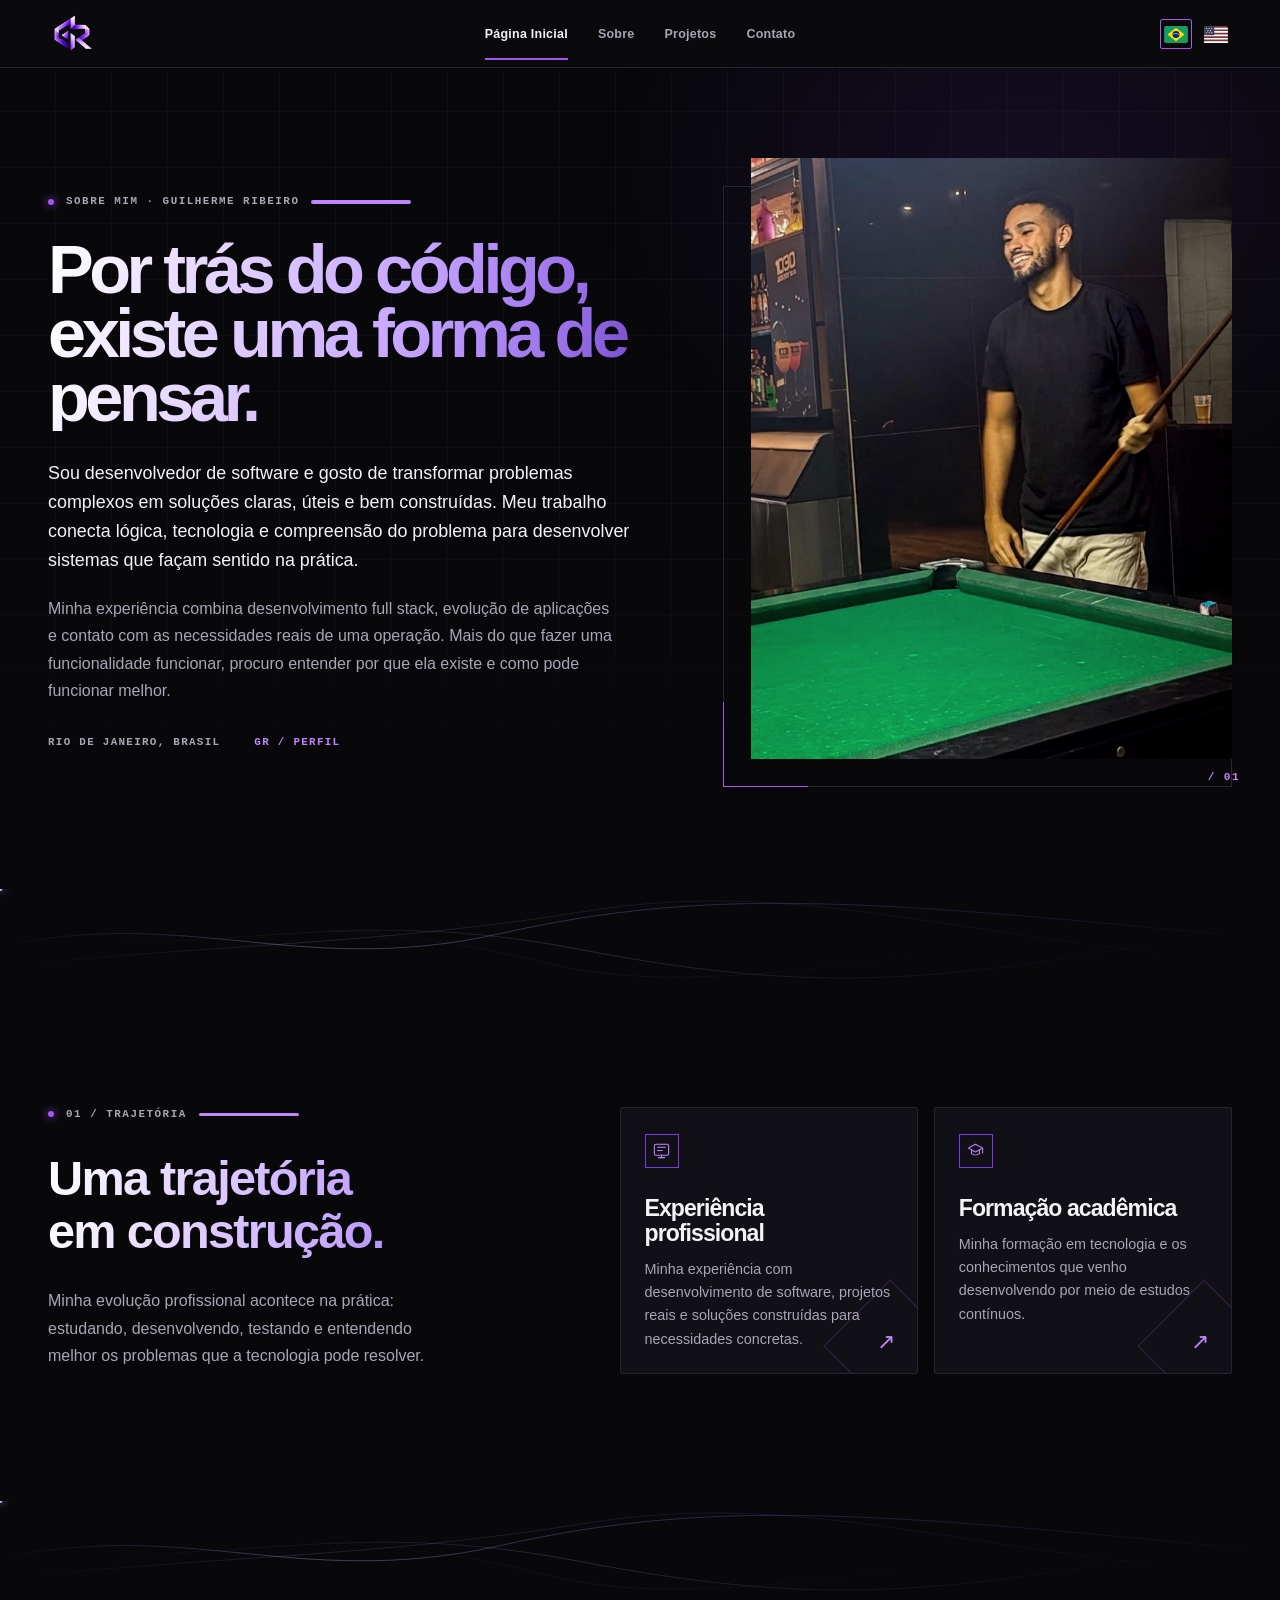
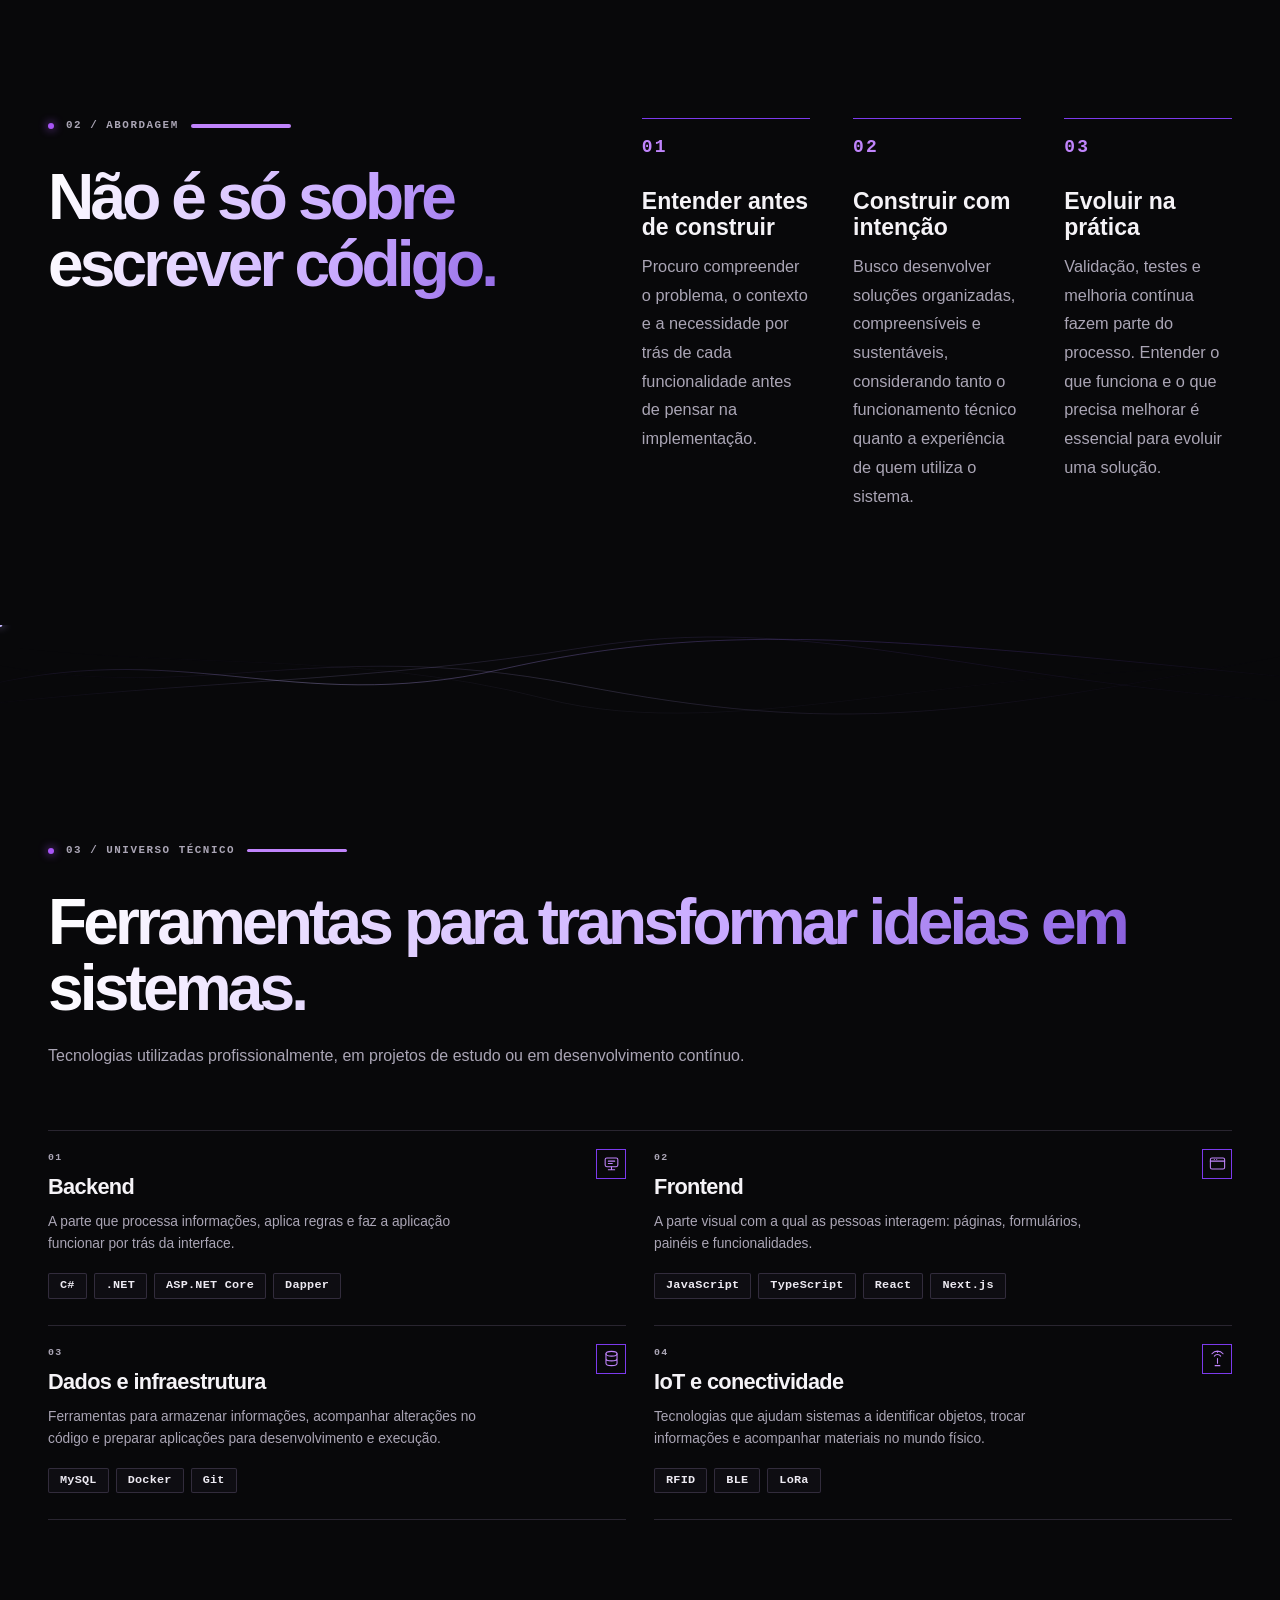
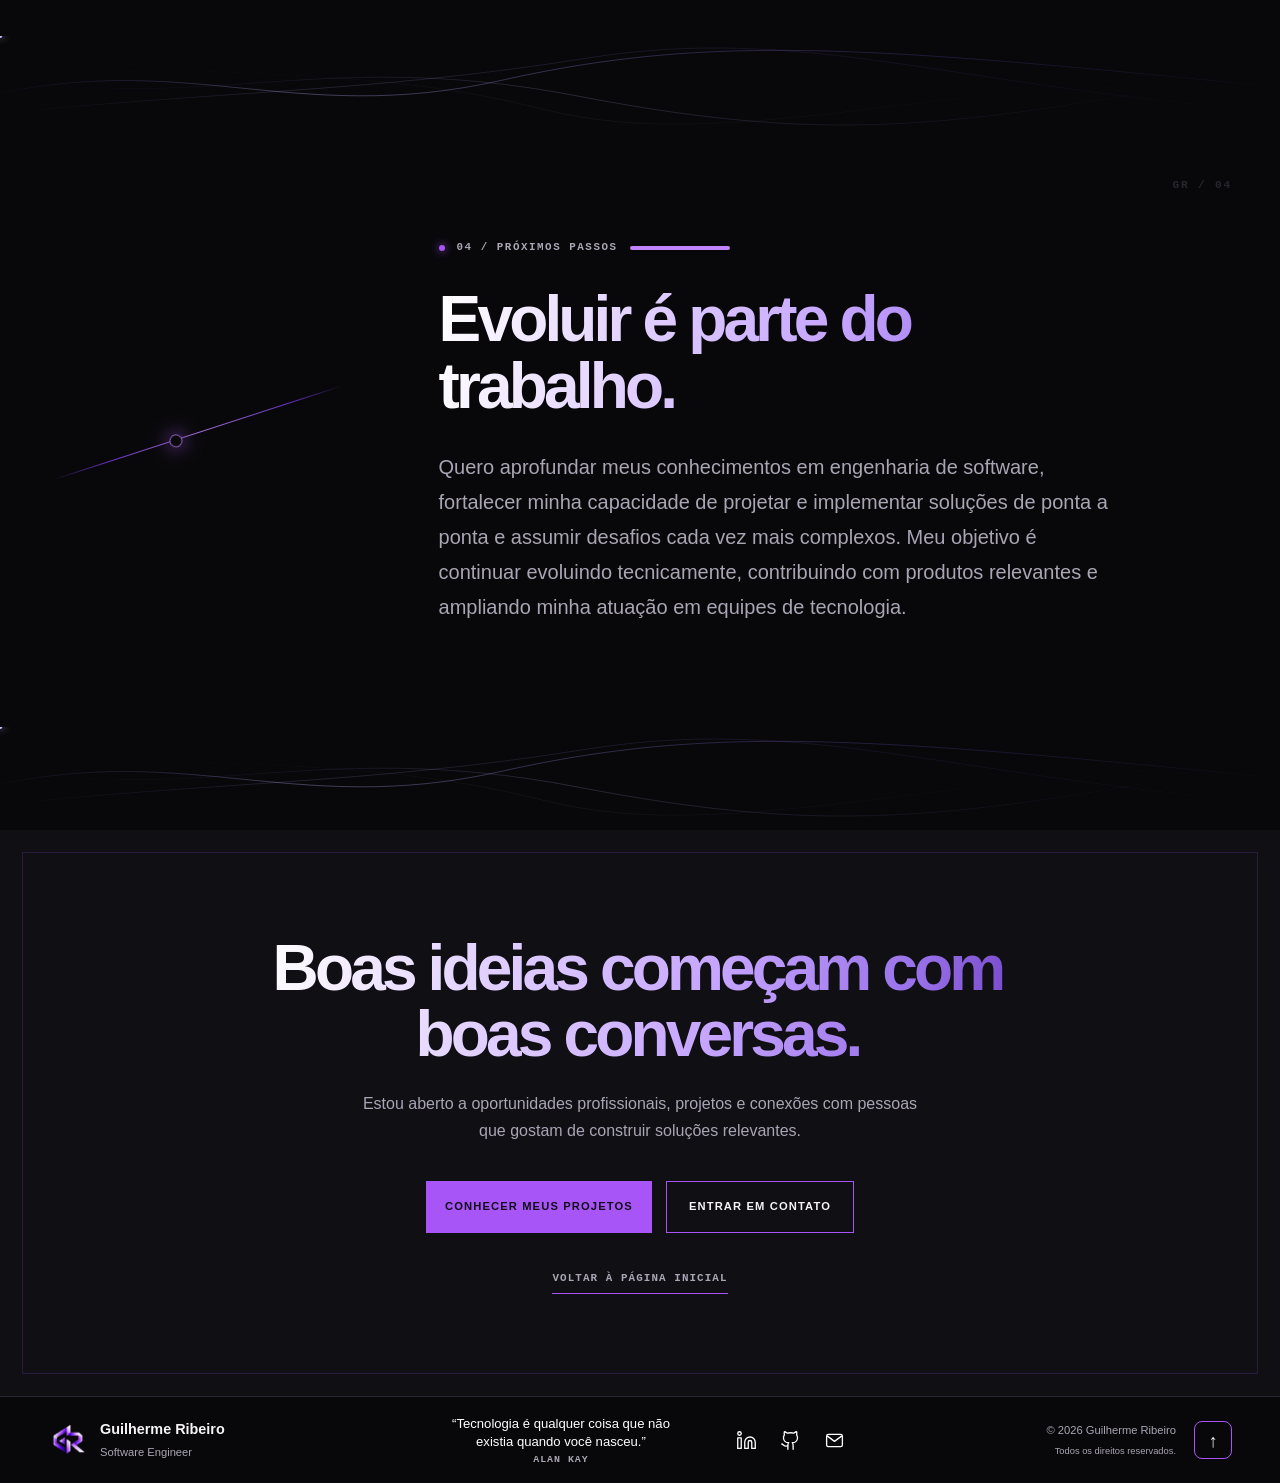
==== sobre.html @ 0c05c095 "Initial portfolio source" ====
<!doctype html>
<html lang="pt-BR">
<head>
  <meta charset="utf-8">
  <meta name="viewport" content="width=device-width, initial-scale=1">
  <meta name="description" content="Sobre Guilherme Ribeiro, desenvolvedor de software.">
  <title data-i18n="aboutPage.pageTitle">Sobre mim | Guilherme Ribeiro</title>
  <link rel="icon" type="image/png" href="assets/images/logo.png">
  <link rel="stylesheet" href="css/style.css">
</head>
<body class="about-page">
  <div class="site-shell">
    <div id="top"></div>
    <header class="site-header">
      <a class="brand-logo" href="index.html#inicio" aria-label="GR, início" data-brand-label="brandLabel">
        <img src="assets/images/logo.png" alt="Logo geométrica GR">
      </a>
      <button class="menu-toggle" type="button" aria-expanded="false" aria-controls="main-nav">
        <span class="sr-only" data-i18n="menuLabel">Abrir menu</span><span></span><span></span>
      </button>
      <nav class="main-nav" id="main-nav" aria-label="Navegação principal" data-nav-label="navigationLabel">
        <a class="is-active" href="index.html#inicio" aria-current="location" data-i18n="nav.home">Página Inicial</a>
        <a href="index.html#sobre" data-i18n="nav.about">Sobre</a>
        <a href="index.html#projetos" data-i18n="nav.projects">Projetos</a>
        <a href="index.html#contato" data-i18n="nav.contact">Contato</a>
      </nav>
      <div class="language-switcher" aria-label="Seleção de idioma" data-language-switcher-label="languageSelectorLabel">
        <button class="language-button is-active" type="button" data-language="pt" data-language-label="language.pt" data-language-title="language.ptTitle" aria-label="Português" title="Português" aria-pressed="true">
          <svg class="flag-icon" viewBox="0 0 28 20" aria-hidden="true"><rect width="28" height="20" rx="2" fill="#169B62"/><path d="m14 2 10 8-10 8L4 10 14 2Z" fill="#FFDF00"/><circle cx="14" cy="10" r="4.1" fill="#002776"/><path d="M10.5 9.4c2.2-.8 4.9-.5 7.1.6" fill="none" stroke="#FFF" stroke-width=".7"/></svg><span class="sr-only">PT</span>
        </button>
        <button class="language-button" type="button" data-language="en" data-language-label="language.en" data-language-title="language.enTitle" aria-label="English" title="English" aria-pressed="false">
          <svg class="flag-icon" viewBox="0 0 28 20" aria-hidden="true"><rect width="28" height="20" rx="2" fill="#B22234"/><path d="M0 3h28M0 7h28M0 11h28M0 15h28M0 19h28" stroke="#FFF" stroke-width="2"/><rect width="12" height="11" rx="1" fill="#3C3B6E"/><circle cx="3" cy="3" r=".65" fill="#FFF"/><circle cx="6" cy="3" r=".65" fill="#FFF"/><circle cx="9" cy="3" r=".65" fill="#FFF"/><circle cx="4.5" cy="5.5" r=".65" fill="#FFF"/><circle cx="7.5" cy="5.5" r=".65" fill="#FFF"/><circle cx="3" cy="8" r=".65" fill="#FFF"/><circle cx="6" cy="8" r=".65" fill="#FFF"/><circle cx="9" cy="8" r=".65" fill="#FFF"/></svg><span class="sr-only">EN</span>
        </button>
      </div>
    </header>

    <main>
      <section class="about-hero section-grid">
        <div class="about-hero-copy about-reveal">
          <p class="about-eyebrow"><span class="eyebrow-dot"></span><span data-i18n="aboutPage.eyebrow">SOBRE MIM · <span class="about-name">GUILHERME RIBEIRO</span></span></p>
          <h1 class="title-gradient" data-i18n="aboutPage.title">Por trás do código, existe uma forma de <em>pensar.</em></h1>
          <p class="about-lead" data-i18n="aboutPage.intro">Sou desenvolvedor de software e gosto de transformar problemas complexos em soluções claras, úteis e bem construídas. Meu trabalho conecta lógica, tecnologia e compreensão do problema para desenvolver sistemas que façam sentido na prática.</p>
          <p class="about-copy" data-i18n="aboutPage.introTwo">Minha experiência combina desenvolvimento full stack, evolução de aplicações e contato com as necessidades reais de uma operação. Mais do que fazer uma funcionalidade funcionar, procuro entender por que ela existe e como pode funcionar melhor.</p>
          <div class="about-meta"><span data-i18n="aboutPage.location">RIO DE JANEIRO, BRASIL</span><strong data-i18n="aboutPage.profileMark">GR / PERFIL</strong></div>
        </div>
        <figure class="about-hero-media about-reveal">
          <img src="assets/images/sobre_001.jpg" alt="Retrato profissional de Guilherme Ribeiro" data-i18n-alt="aboutPage.photoAlt">
          <figcaption aria-hidden="true">/ 01</figcaption>
        </figure>
      </section>

      <section class="about-section about-journey section-grid">
        <div class="about-section-heading about-reveal">
          <p class="about-section-label"><span class="eyebrow-dot"></span><span data-i18n="aboutPage.journeyEyebrow">01 / TRAJETÓRIA</span></p>
          <h2 class="title-gradient" data-i18n="aboutPage.journeyTitle">Uma trajetória em construção.</h2>
          <p data-i18n="aboutPage.journeyIntro">Minha evolução profissional acontece na prática: estudando, desenvolvendo, testando e entendendo melhor os problemas que a tecnologia pode resolver.</p>
        </div>
        <div class="about-journey-interaction about-reveal">
          <div class="about-journey-cards">
            <button class="about-journey-card" type="button" data-journey-card="professional" aria-expanded="false" aria-controls="journey-professional-panel">
              <span class="about-card-icon" aria-hidden="true"><svg viewBox="0 0 24 24"><rect x="3" y="4" width="18" height="14" rx="2"/><path d="M8 21h8M12 18v3M7 8h10M7 12h6"/></svg></span>
              <span class="about-journey-card-copy"><strong data-i18n="aboutPage.professionalCardTitle">Experiência profissional</strong><span data-i18n="aboutPage.professionalCardText">Minha experiência com desenvolvimento de software, projetos reais e soluções construídas para necessidades concretas.</span></span>
              <span class="about-card-action" aria-hidden="true">↗</span>
            </button>
            <button class="about-journey-card" type="button" data-journey-card="education" aria-expanded="false" aria-controls="journey-education-panel">
              <span class="about-card-icon" aria-hidden="true"><svg viewBox="0 0 24 24"><path d="m3 9 9-5 9 5-9 5-9-5Z"/><path d="M7 11.2V16c2.8 2.3 7.2 2.3 10 0v-4.8M21 9v6"/></svg></span>
              <span class="about-journey-card-copy"><strong data-i18n="aboutPage.educationCardTitle">Formação acadêmica</strong><span data-i18n="aboutPage.educationCardText">Minha formação em tecnologia e os conhecimentos que venho desenvolvendo por meio de estudos contínuos.</span></span>
              <span class="about-card-action" aria-hidden="true">↗</span>
            </button>
          </div>
          <div class="about-journey-panel" id="journey-professional-panel" data-journey-panel="professional" role="region" aria-labelledby="journey-professional-label" hidden>
            <button class="about-panel-close" type="button" data-journey-close aria-label="Fechar detalhes" data-i18n-aria="aboutPage.closeDetails">×</button>
            <p class="about-panel-label" id="journey-professional-label" data-i18n="aboutPage.professionalPanelLabel">EXPERIÊNCIA PROFISSIONAL</p>
            <div class="about-panel-content">
              <article>
                <h3>Dagat Smart</h3>
                <p class="about-panel-role" data-i18n="aboutPage.dagatRole">Desenvolvedor de software — atuação full stack.</p>
                <p data-i18n="aboutPage.dagatText">Atuo no desenvolvimento e na evolução de aplicações, trabalhando em funcionalidades de backend e frontend. Minha rotina envolve implementar melhorias, contribuir para a evolução das soluções e participar de testes para validar o funcionamento dos sistemas em situações reais.</p>
              </article>
              <article>
                <h3 data-i18n="aboutPage.findallTitle">Projeto FindAll</h3>
                <p class="about-panel-role" data-i18n="aboutPage.findallRole">Projeto integrado · Dagat Smart</p>
                <p data-i18n="aboutPage.findallText">No FindAll, participo do desenvolvimento e da evolução de uma plataforma de gestão e monitoramento de inventário. O trabalho envolve funcionalidades de software e integração com tecnologias de IoT, além de testes em campo para observar o comportamento do sistema em condições reais de uso.</p>
              </article>
            </div>
          </div>
          <div class="about-journey-panel" id="journey-education-panel" data-journey-panel="education" role="region" aria-labelledby="journey-education-label" hidden>
            <button class="about-panel-close" type="button" data-journey-close aria-label="Fechar detalhes" data-i18n-aria="aboutPage.closeDetails">×</button>
            <p class="about-panel-label" id="journey-education-label" data-i18n="aboutPage.educationPanelLabel">FORMAÇÃO ACADÊMICA</p>
            <div class="about-panel-content">
              <article>
                <h3 data-i18n="aboutPage.formationTitle">Formação</h3>
                <p class="about-panel-role" data-i18n="aboutPage.educationDegree">Análise e Desenvolvimento de Sistemas · IBMR</p>
                <p data-i18n="aboutPage.formationDetailText">Formação voltada ao desenvolvimento de software, lógica de programação, bancos de dados e fundamentos necessários para projetar e construir sistemas.</p>
              </article>
              <article>
                <h3 data-i18n="aboutPage.complementaryTitle">Cursos e estudos complementares</h3>
                <p class="about-panel-role" data-i18n="aboutPage.cc50Course">CC50 — Introdução à Ciência da Computação · Harvard</p>
                <p data-i18n="aboutPage.cc50Description">Curso de introdução à ciência da computação de Harvard, abrangendo fundamentos de programação, lógica e algoritmos para resolução de problemas.</p>
              </article>
            </div>
          </div>
        </div>
      </section>

      <section class="about-section about-approach section-grid">
        <div class="about-section-heading about-reveal">
          <p class="about-section-label"><span class="eyebrow-dot"></span><span data-i18n="aboutPage.approachEyebrow">02 / ABORDAGEM</span></p>
          <h2 class="title-gradient" data-i18n="aboutPage.approachTitle">Não é só sobre escrever código.</h2>
        </div>
        <div class="about-principles">
          <article class="about-principle about-reveal"><span>01</span><h3 data-i18n="aboutPage.understandTitle">Entender antes de construir</h3><p data-i18n="aboutPage.understandText">Procuro compreender o problema, o contexto e a necessidade por trás de cada funcionalidade antes de pensar na implementação.</p></article>
          <article class="about-principle about-reveal"><span>02</span><h3 data-i18n="aboutPage.intentionTitle">Construir com intenção</h3><p data-i18n="aboutPage.intentionText">Busco desenvolver soluções organizadas, compreensíveis e sustentáveis, considerando tanto o funcionamento técnico quanto a experiência de quem utiliza o sistema.</p></article>
          <article class="about-principle about-reveal"><span>03</span><h3 data-i18n="aboutPage.evolveTitle">Evoluir na prática</h3><p data-i18n="aboutPage.evolveText">Validação, testes e melhoria contínua fazem parte do processo. Entender o que funciona e o que precisa melhorar é essencial para evoluir uma solução.</p></article>
        </div>
      </section>

      <section class="about-section about-tools section-grid">
        <div class="about-section-heading about-reveal">
          <p class="about-section-label"><span class="eyebrow-dot"></span><span data-i18n="aboutPage.technicalEyebrow">03 / UNIVERSO TÉCNICO</span></p>
          <h2 class="title-gradient" data-i18n="aboutPage.technicalTitle">Ferramentas para transformar ideias em sistemas.</h2>
          <p class="about-tools-intro" data-i18n="aboutPage.technicalNote">Tecnologias utilizadas profissionalmente, em projetos de estudo ou em desenvolvimento contínuo.</p>
        </div>
        <div class="about-tools-content about-reveal">
          <div class="about-tool-groups">
            <article class="about-tool-group">
              <span class="about-tool-index">01</span>
              <span class="about-tool-icon" aria-hidden="true"><svg viewBox="0 0 24 24"><rect x="4" y="5" width="16" height="11" rx="2"/><path d="M8 20h8M12 16v4M8 9h8M8 12h5"/></svg></span>
              <h3 data-i18n="aboutPage.backend">Backend</h3>
              <p data-i18n="aboutPage.backendDescription">A parte que processa informações, aplica regras e faz a aplicação funcionar por trás da interface.</p>
              <div class="about-tech-list"><span>C#</span><span>.NET</span><span>ASP.NET Core</span><span>Dapper</span></div>
            </article>
            <article class="about-tool-group">
              <span class="about-tool-index">02</span>
              <span class="about-tool-icon" aria-hidden="true"><svg viewBox="0 0 24 24"><rect x="3" y="5" width="18" height="14" rx="2"/><path d="M3 9h18M8 7h.01M11 7h.01"/></svg></span>
              <h3 data-i18n="aboutPage.frontend">Frontend</h3>
              <p data-i18n="aboutPage.frontendDescription">A parte visual com a qual as pessoas interagem: páginas, formulários, painéis e funcionalidades.</p>
              <div class="about-tech-list"><span>JavaScript</span><span>TypeScript</span><span>React</span><span>Next.js</span></div>
            </article>
            <article class="about-tool-group">
              <span class="about-tool-index">03</span>
              <span class="about-tool-icon" aria-hidden="true"><svg viewBox="0 0 24 24"><ellipse cx="12" cy="6" rx="7" ry="3"/><path d="M5 6v6c0 1.7 3.1 3 7 3s7-1.3 7-3V6M5 12v6c0 1.7 3.1 3 7 3s7-1.3 7-3v-6"/></svg></span>
              <h3 data-i18n="aboutPage.dataInfrastructure">Dados e infraestrutura</h3>
              <p data-i18n="aboutPage.dataInfrastructureDescription">Ferramentas para armazenar informações, acompanhar alterações no código e preparar aplicações para desenvolvimento e execução.</p>
              <div class="about-tech-list"><span>MySQL</span><span>Docker</span><span>Git</span></div>
            </article>
            <article class="about-tool-group">
              <span class="about-tool-index">04</span>
              <span class="about-tool-icon" aria-hidden="true"><svg viewBox="0 0 24 24"><path d="M12 18v-6M9 21h6M8 9a5 5 0 0 1 8 0M5 6a9 9 0 0 1 14 0M12 3v1"/></svg></span>
              <h3 data-i18n="aboutPage.iot">IoT e conectividade</h3>
              <p data-i18n="aboutPage.iotDescription">Tecnologias que ajudam sistemas a identificar objetos, trocar informações e acompanhar materiais no mundo físico.</p>
              <div class="about-tech-list"><span>RFID</span><span>BLE</span><span>LoRa</span></div>
            </article>
          </div>
        </div>
      </section>

      <section class="about-future section-grid">
        <div class="about-future-line" aria-hidden="true"></div>
        <div class="about-future-content about-reveal">
          <p class="about-section-label"><span class="eyebrow-dot"></span><span data-i18n="aboutPage.futureEyebrow">04 / PRÓXIMOS PASSOS</span></p>
          <h2 class="title-gradient" data-i18n="aboutPage.futureTitle">Evoluir é parte do trabalho.</h2>
          <p data-i18n="aboutPage.futureText">Quero aprofundar meus conhecimentos em engenharia de software, fortalecer minha capacidade de projetar e implementar soluções de ponta a ponta e assumir desafios cada vez mais complexos. Meu objetivo é continuar evoluindo tecnicamente, contribuindo com produtos relevantes e ampliando minha atuação em equipes de tecnologia.</p>
        </div>
      </section>

      <section class="about-closing section-grid about-reveal">
        <h2 class="title-gradient" data-i18n="aboutPage.closingTitle">Boas ideias começam com boas conversas.</h2>
        <p data-i18n="aboutPage.closingText">Estou aberto a oportunidades profissionais, projetos e conexões com pessoas que gostam de construir soluções relevantes.</p>
        <div class="about-closing-actions">
          <a class="button button-primary" href="index.html#projetos" data-i18n="aboutPage.projectsButton">Conhecer meus projetos</a>
          <a class="button button-secondary" href="index.html#contato" data-i18n="aboutPage.contactButton">Entrar em contato</a>
        </div>
        <a class="about-home-link" href="index.html#inicio" data-i18n="aboutPage.homeButton">Voltar à página inicial</a>
      </section>
    </main>

    <footer class="site-footer">
      <div class="footer-identity"><a class="footer-logo" href="index.html#inicio" aria-label="GR, início"><img src="assets/images/logo.png" alt="Logo geométrica GR"></a><div><strong>Guilherme Ribeiro</strong><span data-i18n="footer.role">Software Engineer</span></div></div>
      <div class="footer-center">
        <div class="footer-quote-wrap"><p class="footer-quote" data-i18n="footer.quote">“Tecnologia é qualquer coisa que não<br>existia quando você nasceu.”</p><span class="footer-quote-author">Alan Kay</span></div>
        <div class="footer-socials" aria-label="Redes e contato">
          <a class="social-link"
             href="https://www.linkedin.com/in/guiribcosta"
             target="_blank"
             rel="noopener noreferrer"
             aria-label="LinkedIn"
             data-tooltip="LinkedIn">
            <svg viewBox="0 0 24 24" aria-hidden="true">
              <path d="M16 8a6 6 0 0 1 6 6v7h-4v-7a2 2 0 0 0-2-2 2 2 0 0 0-2 2v7h-4v-7a6 6 0 0 1 6-6z"/>
              <rect x="2" y="9" width="4" height="12"/>
              <circle cx="4" cy="4" r="2"/>
            </svg>
          </a>
          <a class="social-link"
             href="https://github.com/gui-ribcosta"
             target="_blank"
             rel="noopener noreferrer"
             aria-label="GitHub"
             data-tooltip="GitHub">
            <svg viewBox="0 0 24 24" aria-hidden="true">
              <path d="M15 22v-4a4.8 4.8 0 0 0-1-3.5c3 0 6-2 6-5.5.08-1.25-.27-2.48-1-3.5.28-1.15.28-2.35 0-3.5 0 0-1 0-3 1.5-2.64-.5-5.36-.5-8 0C6 2 5 2 5 2c-.3 1.15-.3 2.35 0 3.5A5.403 5.403 0 0 0 4 9c0 3.5 3 5.5 6 5.5-.39.49-.68 1.05-.85 1.65-.17.6-.22 1.23-.15 1.85v4"/>
              <path d="M9 18c-4.51 2-5-2-7-2"/>
            </svg>
          </a>
          <a class="social-link"
             href="mailto:grcm171914@gmail.com"
             aria-label="E-mail"
             data-tooltip="E-mail">
            <svg viewBox="0 0 24 24" aria-hidden="true"><rect x="3" y="5" width="18" height="14" rx="2"/><path d="m4 7 8 6 8-6"/></svg>
          </a>
        </div>
      </div>
      <div class="footer-legal"><div><span>© 2026 Guilherme Ribeiro</span><small data-i18n="footer.reserved">Todos os direitos reservados.</small></div><a class="back-to-top" href="#top" aria-label="Voltar ao topo" data-i18n-aria="footer.back"><span aria-hidden="true">↑</span></a></div>
    </footer>
  </div>
  <script src="js/script.js"></script>
</body>
</html>
---- css/style.css ----
:root {
  --bg: #08080A;
  --bg-secondary: #101014;
  --surface: #14131A;
  --text: #F5F3F7;
  --text-muted: #AAA5B5;
  --purple: #A855F7;
  --purple-light: #C084FC;
  --purple-dark: #7C3AED;
  --border: #292530;
  --grid-size: 56px;
  --grid-line: rgba(92, 80, 108, .16);
  --font-display: "Manrope", "Segoe UI", Arial, sans-serif;
  --font-body: "Inter", "Segoe UI", Arial, sans-serif;
  --font-mono: "JetBrains Mono", "Courier New", monospace;
  --text-xl: clamp(2.8rem, 6vw, 6.1rem);
  --text-lg: clamp(2rem, 3.5vw, 3rem);
  --text-md: clamp(1.35rem, 2.5vw, 2rem);
  --text-body: 1rem;
  --text-meta: .68rem;
  --max-width: 1280px;
  --header-height: 68px;
  --transition-height: clamp(84px, 8vw, 104px);
  --transition-line-opacity: .46;
}

* { box-sizing: border-box; }
html { scroll-behavior: smooth; scroll-padding-top: calc(var(--header-height) + 16px); }
#inicio,
#sobre,
#projetos,
#contato,
main > section,
.case-cover,
.case-section,
.about-hero,
.about-section,
.about-future,
.about-closing {
  scroll-margin-top: calc(var(--header-height) + 24px);
}
#top {
  scroll-margin-top: 0;
}
body { margin: 0; background: var(--bg); color: var(--text); font-family: var(--font-body); font-size: var(--text-body); line-height: 1.6; }
body::before { content: ""; position: fixed; inset: 0; pointer-events: none; z-index: 0; background-image: repeating-linear-gradient(to right, transparent 0, transparent calc(var(--grid-size) - 1px), var(--grid-line) var(--grid-size)), repeating-linear-gradient(to bottom, transparent 0, transparent calc(var(--grid-size) - 1px), var(--grid-line) var(--grid-size)); mask-image: linear-gradient(to bottom, black 0%, black 58%, transparent 92%); }
body::after { content: ""; position: fixed; top: -20vh; right: -15vw; width: 70vw; height: 80vh; pointer-events: none; z-index: 0; background: radial-gradient(ellipse, rgba(124, 58, 237, .11), transparent 68%); }
a { color: inherit; text-decoration: none; }
button { color: inherit; font: inherit; }
.site-shell { min-width: 0; position: relative; z-index: 1; overflow-x: clip; }
.site-header, main > section, .site-footer { max-width: var(--max-width); margin: 0 auto; padding-left: 48px; padding-right: 48px; }
.site-header { height: var(--header-height); display: grid; grid-template-columns: 1fr auto 1fr; align-items: center; position: sticky; top: 0; isolation: isolate; background: #0A090B; z-index: 10; }
.site-header::before { content: ""; position: absolute; top: 0; bottom: 0; left: 50%; width: 100vw; background: #0A090B; transform: translateX(-50%); pointer-events: none; z-index: -1; }
.site-header::after { content: ""; position: absolute; left: 50%; bottom: 0; width: 100vw; height: 1px; background: var(--border); transform: translateX(-50%); pointer-events: none; }
.brand-logo { width: 48px; height: 48px; display: flex; align-items: center; justify-content: flex-start; }
.brand-logo img { width: 100%; height: 100%; display: block; object-fit: contain; }
.monogram { font: 700 1.15rem/1 Arial, sans-serif; letter-spacing: -.08em; }
.monogram span, .section-marker span, .button span { color: var(--purple-light); }
.main-nav { grid-column: 2; display: flex; gap: 30px; justify-content: center; white-space: nowrap; }
.main-nav a, .language-button, .language-switcher { color: var(--text-muted); font: 700 .67rem/1 Arial, sans-serif; letter-spacing: .1em; text-transform: uppercase; }
.main-nav a { position: relative; padding: 8px 0; color: var(--text-muted); font: 600 .78rem/1 Arial, sans-serif; letter-spacing: .02em; }
.main-nav a::after { content: ""; position: absolute; left: 50%; bottom: -12px; width: 0; height: 2px; background: var(--purple); transform: translateX(-50%); transition: width .2s ease; }
.main-nav a { text-transform: none; }
.main-nav a.is-active { color: var(--text); }
.main-nav a.is-active::after { left: 0; width: 100%; transform: none; }
.main-nav a:hover, .main-nav a:focus-visible { color: var(--text); }
.language-switcher { grid-column: 3; justify-self: end; display: flex; gap: 8px; align-items: center; }
.language-button { width: 32px; height: 30px; display: grid; place-items: center; background: none; border: 1px solid transparent; border-radius: 2px; cursor: pointer; padding: 0; line-height: 1; filter: grayscale(.45); transition: border-color .2s ease, filter .2s ease, transform .2s ease; }
.flag-icon { width: 24px; height: 17px; display: block; }
.language-button:hover, .language-button:focus-visible { filter: grayscale(0); transform: translateY(-1px); }
.language-button.is-active { border-color: var(--purple); filter: grayscale(0); }
.menu-toggle { display: none; background: none; border: 0; }
.section-grid { position: relative; }
.section-transition {
  position: relative;
  z-index: 0;
  width: 100%;
  height: var(--transition-height);
  overflow: hidden;
  pointer-events: none;
  opacity: 0;
  isolation: isolate;
  transition: opacity 1.2s ease;
}
.section-transition.is-visible { opacity: 1; }
.transition-art {
  position: absolute;
  inset: 0;
  width: 100%;
  height: 100%;
  display: block;
  overflow: visible;
}
.energy-lines { opacity: .82; }
.energy-line { stroke-width: .8; }
.energy-line-one { animation: energy-drift 18s ease-in-out infinite; }
.energy-line-two { stroke-width: .7; animation: energy-drift-reverse 23s ease-in-out infinite; }
.energy-line-three { stroke-width: .6; opacity: .62; animation: energy-drift 27s ease-in-out infinite reverse; }
.energy-line-four { stroke-width: .5; opacity: .48; animation: energy-drift-reverse 31s ease-in-out infinite reverse; }
.energy-glow { display: none; }
.energy-pulse { fill: #C4B5FD; filter: drop-shadow(0 0 5px rgba(196,181,253,.8)); }
.energy-pulse-one { animation: energy-pulse-one 13s linear infinite; }
.energy-pulse-two { animation: energy-pulse-two 17s linear 3s infinite; }
.hero { width: 100%; max-width: var(--max-width); margin: 0 auto; min-width: 0; display: grid; grid-template-columns: minmax(0, 1fr) minmax(0, 1fr); align-items: stretch; gap: 0; padding-left: 0; padding-right: 0; position: relative; isolation: isolate; background: radial-gradient(circle at 74% 48%, rgba(168, 85, 247, .13), transparent 36%); }
.hero::before { content: ""; position: absolute; inset: 0; pointer-events: none; background: radial-gradient(circle at 50% 50%, rgba(192, 132, 252, .06), transparent 42%); z-index: -1; }
.hero-copy { min-width: 0; max-width: none; padding: 48px clamp(28px, 5vw, 72px) 64px clamp(32px, 6vw, 96px); display: flex; flex-direction: column; justify-content: center; position: relative; z-index: 1; }
.hero-identification { width: fit-content; max-width: 100%; margin: 0 0 36px; padding: 10px 15px; border: 1px solid var(--purple); border-radius: 10px; color: var(--purple-light); font: 700 var(--text-meta)/1.2 var(--font-mono); letter-spacing: .12em; text-transform: uppercase; }
.eyebrow, .technical-label, .section-marker, .visual-index, .project-top, .timeline-meta { font: 700 var(--text-meta)/1.4 var(--font-mono); letter-spacing: .14em; text-transform: uppercase; color: var(--text-muted); }

.eyebrow-dot {
  width: 6px;
  height: 6px;
  display: inline-block;
  border-radius: 50%;
  background: var(--purple);
  box-shadow: 0 0 10px var(--purple);
  flex-shrink: 0;
  vertical-align: middle;
}

.eyebrow,
.about-eyebrow,
.about-section-label,
.case-cover-identification,
.case-section-label {
  display: flex;
  align-items: center;
  flex-wrap: nowrap;
  gap: 12px;
  width: fit-content;
  max-width: 100%;
}

.eyebrow::after,
.about-eyebrow::after,
.about-section-label::after,
.case-cover-identification::after,
.case-section-label::after {
  content: "";
  display: inline-block;
  width: clamp(50px, 9vw, 100px);
  height: 3.5px;
  background: var(--purple-light);
  border-radius: 2px;
  flex-shrink: 1;
}

.projects-heading .eyebrow {
  margin-bottom: 18px;
}
h1, h2, h3, p { margin-top: 0; }
h1, h2, h3 { font-family: var(--font-display); }
h1, h2 { font-weight: 700; letter-spacing: -.06em; }
.title-gradient { color: var(--text); background: linear-gradient(100deg, #FFFFFF 0%, #E1D0FF 30%, #C5A4FF 60%, #9870E8 85%, #7042C5 100%); -webkit-background-clip: text; background-clip: text; -webkit-text-fill-color: transparent; }
.title-gradient em { color: inherit; font-style: normal; }
@supports not (background-clip: text) {
  .title-gradient { color: var(--text); background: none; -webkit-text-fill-color: currentColor; }
}
h1 { max-width: 1000px; margin: 0 0 34px; font-size: clamp(2.85rem, 4.5vw, 4.1rem); font-weight: 700; line-height: .98; letter-spacing: -.065em; }
.hero-lead { max-width: 680px; margin-bottom: 27px; color: var(--text-muted); font-size: clamp(1.1rem, 1.55vw, 1.25rem); line-height: 1.55; }
.hero-technologies { margin-bottom: 40px; color: var(--text); font: 700 clamp(.76rem, 1.1vw, .9rem)/1.6 var(--font-mono); letter-spacing: .04em; }
.hero-actions { display: flex; gap: 14px; align-items: center; }
.button { display: inline-flex; align-items: center; gap: 22px; min-height: 48px; font-size: .7rem; font-weight: 700; letter-spacing: .1em; text-transform: uppercase; transition: transform .25s ease, background .25s ease, color .25s ease; }
.button:hover, .button:focus-visible { transform: translateY(-3px); }
.button-primary { padding: 0 19px; background: var(--purple); color: #110c18; }
.button-primary:hover, .button-primary:focus-visible { background: var(--purple-light); }
.hero .button-primary { padding: 0 22px; color: var(--text); border: 1px solid var(--purple); border-radius: 9px; }
.button-secondary { padding: 0 22px; background: transparent; color: var(--text); border: 1px solid var(--purple); }
.hero .button-secondary { border-radius: 9px; }
.button-secondary:hover, .button-secondary:focus-visible { background: rgba(168, 85, 247, .12); }
.button-secondary:disabled { cursor: not-allowed; opacity: .72; }
.hero-photo { width: 100%; min-width: 0; display: flex; align-items: stretch; padding: 0; }
.hero-photo img { width: 100%; max-width: 100%; height: auto; min-width: 0; min-height: 0; display: block; border: 0; border-radius: 0; object-fit: cover; object-position: center 38%; aspect-ratio: 1 / 1.08; }
.hero-visual { min-height: 620px; display: grid; place-items: center; position: relative; }
.orbital-art { width: min(100%, 620px); animation: breathe 7s ease-in-out infinite; }
.orbit { fill: none; stroke: var(--border); stroke-width: 1; }
.orbit-one { stroke: var(--purple-dark); stroke-dasharray: 3 12; }
.orbit-two { stroke: #453755; stroke-dasharray: 1 8; }
.orbit-three { stroke: #49375a; }
.crosshair { stroke: var(--border); stroke-width: 1; stroke-dasharray: 3 7; }
.orbit-dot { fill: var(--purple-light); filter: drop-shadow(0 0 10px var(--purple)); transform-origin: 310px 310px; animation: orbit 12s linear infinite; }
.orbit-dot-secondary { fill: var(--purple-dark); animation-duration: 18s; animation-direction: reverse; }
.orbital-monogram { fill: var(--text); font: 700 3.5rem Arial, sans-serif; letter-spacing: -.12em; }
.orbital-monogram span { fill: var(--purple-light); }
.orbital-caption { fill: var(--text-muted); font: 700 .5rem Arial, sans-serif; letter-spacing: .22em; }
.technical-label { position: absolute; }
.label-top { top: 16%; right: 8%; }
.label-bottom { bottom: 15%; left: 0; writing-mode: vertical-rl; transform: rotate(180deg); }
.visual-index { position: absolute; right: 7%; bottom: 10%; color: var(--purple-light); }
.visual-index span { color: var(--text-muted); margin: 0 8px; }
.intro, .contact { display: grid; grid-template-columns: 180px minmax(0, 1fr); gap: 70px; padding-top: clamp(100px, 11vw, 150px); padding-bottom: clamp(56px, 5vw, 76px); }
.intro { grid-template-columns: minmax(280px, .42fr) minmax(0, .58fr); gap: clamp(40px, 5vw, 64px); align-items: center; }
.intro-photo { min-width: 0; width: 100%; max-width: 430px; justify-self: start; }
.intro-photo img { width: 100%; aspect-ratio: 4 / 5; display: block; border-radius: 14px; object-fit: cover; object-position: center 35%; }
.section-marker { padding-top: 8px; color: var(--text-muted); }
.intro-content { min-width: 0; max-width: 940px; }
.intro-content h2, .contact-content h2 { max-width: 760px; font-size: clamp(2.35rem, 4.6vw, 4.6rem); line-height: .97; margin: 18px 0 40px; }
.projects-heading { display: block; }
.projects-heading h2 {
  max-width: none;
  margin: 0 0 14px;
  font-size: clamp(2.35rem, 4.8vw, 5rem);
  line-height: 1.08;
  letter-spacing: -.055em;
  padding-block: .04em .18em;
  padding-inline: .02em;
  white-space: nowrap;
  overflow: visible;
}
.intro-columns { display: grid; grid-template-columns: 1fr 1fr; gap: 70px; max-width: 790px; color: var(--text-muted); }
.intro-columns p { font-size: 1rem; }
.about-more { width: fit-content; display: inline-flex; gap: 14px; align-items: center; margin-top: 28px; padding: 11px 16px; border: 1px solid var(--border); border-radius: 8px; color: var(--text); font-size: .72rem; font-weight: 700; letter-spacing: .08em; text-transform: uppercase; transition: border-color .2s ease, color .2s ease, transform .2s ease; }
.about-more span { color: var(--purple-light); font-size: 1rem; }
.about-more:hover, .about-more:focus-visible { border-color: var(--purple); color: var(--purple-light); transform: translateY(-2px); }
.projects { padding-top: clamp(48px, 5vw, 72px); padding-bottom: clamp(100px, 11vw, 150px); }
.about-page .about-section,
.about-page .about-future,
.about-page .about-closing,
.case-page .case-section { border-top: 0; border-bottom: 0; }
.projects-intro { max-width: 500px; margin-bottom: 70px; color: var(--text-muted); }
.project-feature { position: relative; display: grid; grid-template-columns: 53% 47%; width: 100%; min-height: 480px; margin-bottom: 24px; overflow: hidden; background: #1B1918; border: 3px solid #34302E; border-radius: 30px; transition: border-color .25s ease, box-shadow .25s ease; }
.project-feature:hover, .project-feature:focus-within { border-color: #A855F7; box-shadow: 0 0 18px rgba(168, 85, 247, .22); }
.project-card-overlay { position: absolute; inset: 0; z-index: 0; border-radius: inherit; }
.project-card-overlay:focus-visible { outline: 2px solid var(--purple-light); outline-offset: -7px; }
.project-cover { min-height: 100%; }
.project-cover-placeholder { display: flex; flex-direction: column; align-items: center; justify-content: center; gap: 14px; background: #111015; color: var(--text-muted); font: 700 var(--text-meta)/1.4 var(--font-mono); letter-spacing: .12em; text-transform: uppercase; }
.project-cover-logo { position: relative; z-index: 1; min-width: 0; min-height: 0; height: 100%; align-self: stretch; overflow: hidden; background: #111015; pointer-events: none; }
.project-cover-logo img { display: block; width: 100%; height: 100%; min-width: 0; min-height: 0; object-fit: cover; object-position: center center; }
.cover-mark { color: var(--purple-light); font-size: clamp(1.4rem, 3vw, 2.6rem); letter-spacing: .08em; }
.project-feature-info { position: relative; z-index: 1; display: flex; flex-direction: column; justify-content: flex-start; min-width: 0; padding: 36px clamp(28px, 3.2vw, 46px); background: #1B1918; pointer-events: none; }
.project-feature-number { position: absolute; top: 14px; right: 26px; color: #292725; font: 400 46px/1 var(--font-display); pointer-events: none; }
.project-top { display: flex; justify-content: space-between; gap: 16px; color: var(--purple-light); font: 700 var(--text-meta)/1.4 var(--font-mono); letter-spacing: .1em; text-transform: uppercase; }
.project-top span:last-child { color: var(--text-muted); }
.project-label { margin: 42px 0 14px; color: var(--purple-light); }
.project-feature h3 { margin-bottom: 16px; color: var(--text); font: 700 var(--text-lg)/1.02 var(--font-display); letter-spacing: -.05em; }
.project-feature-info h3 { position: relative; width: fit-content; }
.project-feature-info h3::after { content: ""; position: absolute; left: 0; bottom: -7px; width: 100%; height: 2px; background: #C5A4FF; transform: scaleX(0); transform-origin: left; transition: transform .25s ease; }
.project-feature:hover .project-feature-info h3::after, .project-feature:focus-within .project-feature-info h3::after { transform: scaleX(1); }
.project-feature-info .project-label { margin-top: 28px; }
.project-feature-info .project-description { max-width: 520px; margin-bottom: 20px; color: var(--text-muted); }
.project-feature-info .project-link { margin-top: auto; }
.project-tags { display: flex; flex-wrap: wrap; gap: 8px; margin-bottom: 20px; }
.project-tags span { padding: 7px 10px; border-radius: 999px; background: #302039; color: var(--purple-light); font: 700 .61rem/1 var(--font-mono); letter-spacing: .04em; }
.project-link { width: fit-content; color: var(--purple-light); font-size: .72rem; font-weight: 700; letter-spacing: .09em; text-transform: uppercase; }
.project-case-link { display: inline-flex; align-items: center; gap: 6px; width: fit-content; margin-top: auto; padding: 0; background: transparent; color: var(--text); border: none; border-radius: 0; box-shadow: none; font-family: var(--font-mono); font-size: .76rem; font-weight: 700; letter-spacing: .08em; text-transform: uppercase; text-decoration: none; pointer-events: auto; transition: color .25s ease, transform .25s ease; }
.project-case-link .case-arrow { color: var(--purple-light); font-size: .92rem; line-height: 1; transition: color .25s ease, transform .25s ease; }
.project-case-link:hover, .project-case-link:focus-visible { background: transparent; color: var(--text); transform: translateX(3px); box-shadow: none; }
.project-case-link:hover .case-arrow, .project-case-link:focus-visible .case-arrow { color: var(--purple); transform: translate(3px, -2px); }
.project-case-link:focus-visible { outline: 2px solid var(--purple-light); outline-offset: 4px; }
.project-link-disabled { color: var(--text-muted); cursor: default; }
.project-list { display: grid; grid-template-columns: repeat(3, minmax(0, 1fr)); gap: 20px; }
.project-card { min-width: 0; min-height: 540px; padding: 0 24px 28px; display: flex; flex-direction: column; overflow: hidden; background: #1B1918; border: 3px solid #34302E; border-radius: 20px; transition: transform .25s ease, border-color .25s ease, box-shadow .25s ease; }
.project-card:hover, .project-card:focus-within { transform: translateY(-4px); border-color: #A855F7; box-shadow: 0 0 18px rgba(168, 85, 247, .22); }
.project-card .project-cover { height: 220px; flex: 0 0 220px; min-height: 0; margin: 0 -24px 20px; background: #111015; border-radius: 17px 17px 0 0; overflow: hidden; display: flex; align-items: center; justify-content: center; }
.project-card .project-cover img { display: block; width: 100%; height: 100%; object-fit: contain; object-position: center; padding: 10px; }
.project-card .project-cover-placeholder { gap: 14px; padding: 20px; font-size: .74rem; }
.project-card .cover-mark { font-size: 1.75rem; }
.project-card .project-top { display: flex; justify-content: space-between; align-items: center; gap: 12px; margin-bottom: 14px; color: var(--text-muted); font: 600 .68rem/1.4 var(--font-mono); letter-spacing: .08em; text-transform: uppercase; }
.project-card .project-top span:first-child { color: var(--text-muted); }
.project-card .project-top span:last-child, .project-card .project-card-number { color: #292725; font: 400 34px/1 var(--font-display); letter-spacing: normal; opacity: 1; }
.project-card h3 { position: relative; width: fit-content; min-height: 0; margin-bottom: 14px; color: var(--text); font: 700 clamp(1.3rem, 1.65vw, 1.5rem)/1.2 var(--font-display); letter-spacing: -.03em; }
.project-card h3::after { content: ""; position: absolute; left: 0; bottom: -4px; width: 100%; height: 2px; background: #C5A4FF; transform: scaleX(0); transform-origin: left; transition: transform .25s ease; }
.project-card:hover h3::after, .project-card:focus-within h3::after { transform: scaleX(1); }
.project-card .project-description { min-height: 0; margin-bottom: 20px; color: var(--text-muted); font-size: .94rem; line-height: 1.62; flex-grow: 1; }
.project-card .project-tags { display: flex; flex-wrap: wrap; gap: 7px; margin-bottom: 22px; }
.project-card .project-tags span { padding: 6px 10px; border-radius: 999px; background: #302039; color: var(--purple-light); font: 700 .65rem/1 var(--font-mono); letter-spacing: .04em; }
.project-card .project-link { margin-top: auto; font-size: .76rem; }
.contact-content { max-width: 920px; }
.contact { grid-template-columns: minmax(0, 1.1fr) minmax(300px, .9fr); gap: clamp(48px, 8vw, 120px); align-items: center; padding-top: 120px; padding-bottom: 120px; }
.contact-content h2 { max-width: 700px; margin-bottom: 24px; }
.contact-lead em { color: var(--purple-light); font-style: normal; }
.contact-content > p:not(.eyebrow):not(.contact-note) { max-width: 620px; color: var(--text-muted); }
.contact-lead { max-width: 560px; margin-bottom: 20px; color: var(--text); font-size: clamp(1.35rem, 2.5vw, 2rem); line-height: 1.15; }
.contact-details { min-width: 0; padding: 28px 0; border-top: 1px solid var(--border); border-bottom: 1px solid var(--border); }
.contact-details-label { margin: 0 0 20px; color: var(--purple-light); font: 700 .64rem/1.4 "Courier New", Courier, monospace; letter-spacing: .12em; }
.contact-item { min-width: 0; display: flex; align-items: center; gap: 16px; padding: 14px 0; color: var(--text); text-decoration: none; }
.contact-item svg { width: 24px; height: 24px; flex: 0 0 24px; fill: none; stroke: #FFFFFF; stroke-width: 1.5; stroke-linecap: round; stroke-linejoin: round; }
.contact-item strong, .contact-item small { display: block; }
.contact-item strong { font-size: .9rem; }
.contact-item small { margin-top: 3px; color: var(--text-muted); font-size: .74rem; }
.social-rail { position: fixed; left: 16px; top: 50%; z-index: 8; display: flex; flex-direction: column; gap: 16px; transform: translateY(-50%); }
.social-rail-link { width: 32px; height: 32px; display: grid; place-items: center; color: #FFF; }
.social-rail-link svg { width: 23px; height: 23px; fill: none; stroke: #FFFFFF; stroke-width: 1.5; stroke-linecap: round; stroke-linejoin: round; }
.site-footer { width: 100vw; max-width: none; margin-left: 50%; transform: translateX(-50%); display: grid; grid-template-columns: 1fr 1.25fr 1fr; gap: clamp(20px, 3vw, 40px); align-items: center; min-height: 0; padding: 18px max(48px, calc((100vw - var(--max-width)) / 2 + 48px)); border-top: 1px solid var(--border); color: var(--text-muted); font-size: .7rem; }
.footer-identity, .footer-legal, .footer-center { min-width: 0; display: flex; align-items: center; }
.footer-identity { gap: 12px; }
.footer-logo { width: 40px; height: 40px; flex: 0 0 40px; }
.footer-logo img { width: 100%; height: 100%; display: block; object-fit: contain; }
.footer-identity strong, .footer-identity span, .footer-legal span, .footer-legal small { display: block; }
.footer-identity strong { color: var(--text); font-size: .9rem; }
.footer-identity span { margin-top: 3px; color: var(--text-muted); font-size: .7rem; }
.footer-center { display: grid; grid-template-columns: minmax(0, 1fr) auto; justify-content: stretch; gap: clamp(18px, 3vw, 34px); }
.footer-quote-wrap { min-width: 0; text-align: center; }
.footer-quote { max-width: 280px; margin: 0 auto; color: #FFFFFF; font: 500 .82rem/1.35 var(--font-display); white-space: normal; }
.footer-quote-author { display: block; margin-top: 3px; color: var(--text-muted); font: 600 .62rem/1.2 var(--font-mono); letter-spacing: .1em; text-transform: uppercase; }
.footer-socials { display: flex; gap: 8px; align-items: center; }
.social-link { width: 36px; height: 36px; display: grid; place-items: center; padding: 0; border: 0; background: transparent; color: #FFF; }
.social-link svg { width: 21px; height: 21px; fill: none; stroke: #FFF; stroke-width: 1.5; stroke-linecap: round; stroke-linejoin: round; }
.footer-legal { justify-content: flex-end; gap: 18px; text-align: right; }
.footer-legal small { margin-top: 4px; color: var(--text-muted); }
.back-to-top { width: 38px; height: 38px; display: grid; place-items: center; flex: 0 0 38px; border: 1px solid var(--purple); border-radius: 8px; background: transparent; color: var(--text); cursor: pointer; font-size: 1.15rem; transition: background .2s ease, color .2s ease, transform .2s ease; }
.back-to-top:hover, .back-to-top:focus-visible { background: var(--purple); color: var(--text); transform: translateY(-2px); }
.sr-only { position: absolute; width: 1px; height: 1px; padding: 0; margin: -1px; overflow: hidden; clip: rect(0,0,0,0); white-space: nowrap; border: 0; }
:focus-visible { outline: 2px solid var(--purple-light); outline-offset: 4px; }
@keyframes orbit { to { transform: rotate(360deg); } }
@keyframes breathe { 0%, 100% { transform: scale(.98); } 50% { transform: scale(1.02); } }
@keyframes energy-drift { 0%, 100% { transform: translate3d(-1%, 0, 0); } 50% { transform: translate3d(1%, 3px, 0); } }
@keyframes energy-drift-reverse { 0%, 100% { transform: translate3d(1%, 1px, 0); } 50% { transform: translate3d(-1%, -3px, 0); } }
@keyframes energy-glow { 0%, 100% { opacity: .7; } 50% { opacity: 1; } }
@keyframes energy-pulse-one { from { transform: translate(90px, 63px); } to { transform: translate(1110px, 55px); } }
@keyframes energy-pulse-two { from { transform: translate(160px, 48px); } to { transform: translate(1030px, 72px); } }
@media (max-width: 900px) {
  .site-header, main > section, .site-footer { padding-left: 28px; padding-right: 28px; }
  .main-nav { gap: 16px; }
  .hero-copy { padding: 48px 28px 56px; }
  h1 { font-size: clamp(2.7rem, 5.5vw, 3.8rem); }
  .site-footer { grid-template-columns: 1fr 1fr; }
  .footer-center { grid-column: 1 / -1; grid-row: 1; }
  .footer-identity { grid-column: 1; grid-row: 2; }
  .footer-legal { grid-column: 2; grid-row: 2; }
  .intro { grid-template-columns: 120px minmax(0, 1fr); gap: 35px; }
  .contact { gap: 35px; }
  .intro { grid-template-columns: minmax(240px, .42fr) minmax(0, .58fr); gap: 35px; }
  .contact { grid-template-columns: minmax(0, 1fr) minmax(260px, .8fr); gap: 32px; }
  .project-list { grid-template-columns: repeat(2, minmax(0, 1fr)); gap: 20px; }
  .project-card-offset { margin-top: 0; }
}
@media (max-width: 640px) {
  :root { --header-height: 58px; }
  .site-header { height: var(--header-height); }
  .brand-logo { width: 42px; height: 42px; }
  .menu-toggle { grid-column: 2; justify-self: end; display: grid; gap: 5px; width: 35px; margin-right: 18px; padding: 8px 0; cursor: pointer; }
  .menu-toggle > span:not(.sr-only) { width: 25px; height: 1px; background: var(--text); transition: transform .2s ease; }
  .main-nav { display: none; position: absolute; top: 58px; left: 0; right: 0; margin: 0; padding: 25px 28px; background: var(--bg-secondary); border-bottom: 1px solid var(--border); flex-direction: column; gap: 20px; }
  .main-nav.is-open { display: flex; }
  .language-switcher { grid-column: 3; }
  .hero { width: 100%; min-height: auto; display: flex; flex-direction: column; align-items: stretch; gap: 0; padding-left: 20px; padding-right: 20px; }
  .hero-copy { padding: 28px 0 24px; }
  .hero-identification { margin: 0 auto 24px; font-size: .55rem; letter-spacing: .07em; text-align: center; justify-content: center; width: fit-content; max-width: 100%; }
  h1 { max-width: 100%; font-size: clamp(2.35rem, 10vw, 3.25rem); line-height: 1.05; text-align: center; margin: 0 auto 24px; word-break: break-word; overflow-wrap: break-word; }
  .hero-lead { font-size: 1.05rem; line-height: 1.65; margin-bottom: 22px; color: var(--text-muted); }
  .hero-technologies { margin-bottom: 26px; font-size: .74rem; line-height: 1.6; letter-spacing: .05em; word-break: break-word; }
  .hero-actions { align-items: stretch; flex-wrap: wrap; gap: 12px; }
  .hero-actions .button { flex: 1 1 160px; justify-content: center; }
  .hero-photo { width: 100%; height: clamp(280px, 92vw, 430px); min-height: 0; align-self: center; }
  .hero-photo img { width: 100%; height: 100%; aspect-ratio: auto; object-fit: cover; }
  :root { --transition-height: 72px; }
  .energy-line { stroke-width: .7; }
  .intro, .contact, .section-heading { display: block; padding-top: 95px; padding-bottom: 95px; }
  .intro { padding-bottom: 40px; }
  .intro-photo { max-width: 360px; margin: 0 auto 42px; }
  .section-marker { margin-bottom: 35px; }
  .intro-content .eyebrow, .contact-content .eyebrow { margin: 0 auto 16px; justify-content: center; text-align: center; }
  .intro-content h2, .contact-content h2 { font-size: clamp(2.2rem, 10vw, 3.5rem); margin: 0 auto 28px; text-align: center; max-width: 100%; word-break: break-word; overflow-wrap: break-word; }
  .projects-heading .eyebrow { margin: 0 auto 16px; justify-content: center; text-align: center; }
  .projects-heading h2 {
    max-width: 100%;
    font-size: clamp(2.2rem, 10vw, 3.5rem);
    line-height: 1.08;
    letter-spacing: -.05em;
    padding-block: .04em .18em;
    white-space: normal;
    text-align: center;
    margin: 0 auto 18px;
    word-break: break-word;
    overflow-wrap: break-word;
  }
  .intro-columns { display: flex; flex-direction: column; gap: 16px; }
  .intro-columns p { font-size: 1rem; line-height: 1.65; margin: 0; color: var(--text-muted); }
  .projects { padding-top: 44px; padding-bottom: 95px; }
  .projects-intro { font-size: 1rem; line-height: 1.65; margin-bottom: 32px; color: var(--text-muted); }
  .project-feature { grid-template-columns: 1fr; min-height: 0; border-radius: 22px; }
  .project-cover { min-height: 260px; }
  .project-cover-logo { height: auto; min-height: 0; aspect-ratio: 1512 / 1040; }
  .project-cover-logo img { object-position: center center; }
  .project-feature-info { padding: 34px 20px 36px; }
  .project-feature-number { top: 12px; right: 18px; font-size: 38px; }
  .project-description { font-size: 0.94rem; line-height: 1.65; margin-bottom: 20px; color: var(--text-muted); }
  .project-list { grid-template-columns: 1fr; max-width: none; }
  .project-card { min-height: 0; }
  .project-card .project-cover { height: 195px; flex: 0 0 195px; }
  .project-card > p:not(.project-label) { min-height: 0; }
  .contact { padding-bottom: 110px; }
  .contact-lead { font-size: 1.25rem; line-height: 1.35; margin-bottom: 16px; }
  .contact-content p:not(.contact-lead):not(.eyebrow) { font-size: 1rem; line-height: 1.65; margin-bottom: 24px; color: var(--text-muted); }
  .site-footer { min-height: 0; display: flex; flex-direction: column; align-items: center; justify-content: center; text-align: center; gap: 20px; padding: 28px 20px 32px; width: 100vw; margin-left: 50%; transform: translateX(-50%); }
  .footer-identity { display: flex; justify-content: center; align-items: center; width: 100%; margin: 0; }
  .footer-identity > div { display: none !important; }
  .footer-logo { width: 42px; height: 42px; margin: 0 auto; display: block; }
  .footer-logo img { width: 100%; height: 100%; object-fit: contain; }
  .footer-center { display: none !important; }
  .footer-legal { display: flex; flex-direction: column; align-items: center; justify-content: center; text-align: center; gap: 16px; width: 100%; margin: 0; }
  .footer-legal > div { display: flex; flex-direction: column; align-items: center; gap: 4px; text-align: center; }
  .footer-legal span { color: var(--text-muted); font-size: 0.82rem; font-weight: 500; display: block; }
  .footer-legal small { color: var(--text-muted); font-size: 0.72rem; margin-top: 2px; display: block; }
  .back-to-top { display: grid; place-items: center; width: 38px; height: 38px; margin: 4px auto 0; }
  .social-rail { left: 8px; gap: 10px; }
  .social-rail-link { width: 28px; height: 28px; }
  .social-rail-link svg { width: 20px; height: 20px; }
}
@media (max-width: 480px) {
  .site-header, main > section { padding-left: 20px; padding-right: 20px; }
  .main-nav { padding-left: 20px; padding-right: 20px; }
  .language-button { width: 28px; }
  .menu-toggle { margin-right: 10px; }
  .intro, .contact { padding-top: 78px; padding-bottom: 78px; }
  .intro { padding-bottom: 58px; }
  .intro-photo { margin-bottom: 32px; }
  .project-card { padding-left: 18px; padding-right: 18px; }
  .project-card .project-cover { margin-left: -18px; margin-right: -18px; }
  .site-footer { padding: 28px 20px 32px; }
  .footer-center { display: none !important; }
  .footer-identity > div { display: none !important; }
  .social-rail { top: auto; bottom: 14px; left: 50%; flex-direction: row; gap: 6px; padding: 4px 8px; border: 1px solid rgba(41, 37, 48, .9); border-radius: 999px; background: rgba(8, 8, 10, .9); transform: translateX(-50%); }
}
@media (prefers-reduced-motion: reduce) {
  *, *::before, *::after { scroll-behavior: auto !important; animation-duration: .01ms !important; transition-duration: .01ms !important; }
}

/* FindAll case study */
.case-page .site-header { max-width: var(--max-width); }
.case-hero { max-width: var(--max-width); min-height: 610px; margin: 0 auto; padding: 86px 48px 76px; display: grid; grid-template-columns: minmax(0, .9fr) minmax(0, 1.1fr); gap: clamp(36px, 7vw, 110px); align-items: center; border-bottom: 1px solid var(--border); }
.case-hero-copy { min-width: 0; }
.case-eyebrow, .case-category, .case-visual-caption { color: var(--purple-light); font: 700 var(--text-meta)/1.5 var(--font-mono); letter-spacing: .14em; text-transform: uppercase; }
.case-eyebrow { margin-bottom: 32px; }
.case-hero h1 { max-width: 680px; margin-bottom: 30px; font-size: clamp(2rem, 4vw, 3.5rem); line-height: .98; }
.case-category { max-width: 500px; margin-bottom: 26px; color: var(--text-muted); }
.case-intro { max-width: 610px; margin: 0; color: var(--text-muted); font-size: clamp(1.05rem, 1.6vw, 1.25rem); line-height: 1.6; }
.case-hero-visual { position: relative; min-width: 0; min-height: 430px; display: grid; place-items: center; overflow: hidden; border: 1px solid #343038; border-radius: 24px; background: radial-gradient(circle at 52% 45%, rgba(168, 85, 247, .2), transparent 34%), #111015; }
.case-hero-visual::before, .case-hero-visual::after { content: ""; position: absolute; border: 1px solid rgba(192, 132, 252, .25); border-radius: 50%; pointer-events: none; }
.case-hero-visual::before { width: 68%; aspect-ratio: 1; }
.case-hero-visual::after { width: 42%; aspect-ratio: 1; border-color: rgba(168, 85, 247, .4); }
.case-network { width: 100%; height: auto; position: relative; z-index: 1; }
.network-grid { fill: none; stroke: rgba(92, 80, 108, .28); stroke-width: 1; }
.network-lines { stroke-width: 2; stroke-dasharray: 5 9; }
.network-node circle { fill: #C084FC; stroke: #1A1224; stroke-width: 8; }
.network-node-main circle { fill: #A855F7; stroke: #C084FC; stroke-width: 2; }
.network-node-main text { fill: #fff; font: 700 22px Arial, sans-serif; letter-spacing: -.1em; }
.network-label { fill: #AAA5B5; font: 700 11px var(--font-mono); letter-spacing: .15em; }
.case-visual-caption { position: absolute; left: 28px; bottom: 24px; z-index: 2; color: var(--text-muted); font-size: .58rem; }
.case-section { max-width: var(--max-width); margin: 0 auto; padding: clamp(92px, 10vw, 150px) 48px; border-bottom: 1px solid var(--border); }
.case-section-heading { min-width: 0; }
.case-section-heading h2, .case-closing h2 { max-width: 720px; margin: 18px 0 28px; font-size: clamp(2.6rem, 5vw, 5.2rem); }
.case-section-heading > p:not(.eyebrow) { max-width: 560px; color: var(--text-muted); }
.case-overview { display: grid; grid-template-columns: minmax(0, 1.08fr) minmax(280px, .92fr); gap: clamp(50px, 9vw, 140px); align-items: start; }
.case-facts { display: grid; grid-template-columns: 1fr 1fr; border-top: 1px solid var(--border); }
.case-facts div { min-width: 0; padding: 20px 18px 22px 0; border-bottom: 1px solid var(--border); }
.case-facts div:nth-child(even) { padding-left: 18px; border-left: 1px solid var(--border); }
.case-facts div:last-child { grid-column: 1 / -1; padding-right: 0; }
.case-facts span { display: block; margin-bottom: 9px; color: var(--purple-light); font: 700 .62rem/1.4 var(--font-mono); letter-spacing: .12em; text-transform: uppercase; }
.case-facts strong { display: block; color: var(--text); font: 500 1rem/1.5 var(--font-display); }
.case-story { display: grid; grid-template-columns: minmax(0, 1fr) minmax(280px, .7fr); gap: clamp(50px, 12vw, 190px); }
.case-story-copy { padding-top: 76px; }
.case-story-copy > p:first-child { max-width: 600px; color: var(--text); font-size: clamp(1.25rem, 2.1vw, 1.8rem); line-height: 1.35; }
.case-note { max-width: 390px; margin-top: 52px; padding-top: 18px; border-top: 1px solid var(--purple-dark); color: var(--text-muted); font-size: .86rem; }
.case-contribution { display: grid; grid-template-columns: minmax(0, .72fr) minmax(0, 1.28fr); gap: clamp(28px, 5vw, 72px); }
.case-contribution .case-section-heading h2 { font-size: clamp(2.3rem, 4.4vw, 4.55rem); line-height: 1.02; }
.case-card-grid { display: grid; grid-template-columns: repeat(3, minmax(0, 1fr)); gap: 14px; align-self: end; }
.case-card-grid article { min-width: 0; min-height: 250px; padding: 24px 20px; border: 1px solid #343038; border-radius: 12px; background: #14131A; transition: border-color .25s ease, transform .25s ease; }
.case-card-grid article:hover { border-color: var(--purple-dark); transform: translateY(-4px); }
.case-card-grid h3 { margin: 0 0 14px; font-size: 1.35rem; }
.case-card-grid p { margin: 0; color: var(--text-muted); font-size: .9rem; line-height: 1.55; }
.case-closing { max-width: var(--max-width); min-height: 440px; display: flex; flex-direction: column; align-items: center; justify-content: center; padding-top: clamp(86px, 10vw, 140px); padding-bottom: clamp(86px, 10vw, 140px); border-bottom: 0; text-align: center; }
.findall-closing-mark,
.workstation-closing-mark { display: flex; align-items: center; justify-content: center; gap: clamp(18px, 3vw, 30px); color: var(--text); }
.findall-closing-name,
.workstation-closing-name { font: 700 clamp(3rem, 8vw, 6.8rem)/.86 var(--font-display); letter-spacing: -.09em; }
.findall-closing-name strong { color: #2FAE68; font-weight: 700; text-shadow: 0 0 14px rgba(47, 174, 104, .24); }
.workstation-closing-name strong { color: var(--purple-light); font-weight: 700; text-shadow: 0 0 14px rgba(168, 85, 247, .24); }
.findall-closing-bars { display: flex; flex-direction: column; align-items: flex-start; gap: clamp(7px, 1vw, 11px); width: clamp(52px, 8vw, 92px); }
.findall-closing-bars i { display: block; width: 100%; height: clamp(5px, .8vw, 9px); border-radius: 999px; background: #2FAE68; box-shadow: 0 0 12px rgba(47, 174, 104, .22); }
.findall-closing-bars i:first-child, .findall-closing-bars i:last-child { width: 66.666%; }
.case-photo-stage img.is-contain,
.case-about-media img.is-contain { object-fit: contain; padding: clamp(24px, 5vw, 48px); }
.case-closing-text { max-width: 540px; margin: 30px 0 0; color: var(--text-muted); font-size: clamp(1rem, 1.5vw, 1.18rem); line-height: 1.55; }
.case-closing-actions { display: flex; justify-content: center; margin-top: 30px; }
.case-next { color: var(--text-muted); font: 700 .66rem/1.4 var(--font-mono); letter-spacing: .1em; text-transform: uppercase; }
.case-page .site-footer { margin-top: 0; }
.case-cover { max-width: var(--max-width); margin: 0 auto; padding: 48px 48px clamp(30px, 4vw, 48px); }
.case-cover-identification, .case-section-label { color: var(--text-muted); font: 700 clamp(.72rem, 1vw, .86rem)/1.4 var(--font-mono); letter-spacing: .12em; text-transform: uppercase; }
.case-cover-identification p, .case-section-label { margin: 0; }
.case-photo-stage { min-height: clamp(360px, 48vw, 620px); display: grid; place-items: center; margin-top: clamp(38px, 4vw, 52px); overflow: hidden; border: 1px solid var(--border); border-radius: 22px; background: #111015; }
.case-photo-stage img { display: block; width: 100%; height: clamp(360px, 48vw, 620px); object-fit: cover; object-position: center center; }
.case-cover-divider { margin-top: clamp(28px, 4vw, 48px); border-top: 1px solid rgba(124, 58, 237, .28); }
.case-about { display: block; }
.case-about-heading { max-width: none; }
.case-about-title { width: 100%; max-width: none; margin: 22px 0 52px; font-size: clamp(2.7rem, 5.2vw, 5.4rem); line-height: .96; }
.case-about-content { display: none; }
.case-about-body { display: grid; grid-template-columns: minmax(320px, .48fr) minmax(0, .52fr); gap: clamp(28px, 4vw, 56px); align-items: stretch; }
.case-about-media { min-width: 0; min-height: 100%; overflow: hidden; border-radius: 18px; background: #111015; }
.case-about-media img { display: block; width: 100%; height: 100%; min-height: 100%; object-fit: cover; object-position: center; }
.case-editorial-copy { max-width: 720px; padding-left: 34px; border-left: 3px solid var(--purple); }
.case-editorial-copy p { margin: 0 0 22px; color: var(--text-muted); font-size: 1.04rem; line-height: 1.75; }
.case-editorial-copy p:last-child { margin-bottom: 0; }
.case-editorial-copy strong { color: var(--text); font-weight: 700; }
.case-tech-sheet { display: grid; grid-template-columns: repeat(3, minmax(0, 1fr)); margin-top: 64px; border-top: 1px solid var(--border); }
.case-tech-sheet div { min-width: 0; padding: 18px 20px 18px 0; border-bottom: 1px solid var(--border); }
.case-tech-sheet div:nth-child(3n + 2), .case-tech-sheet div:nth-child(3n + 3) { padding-left: 20px; border-left: 1px solid var(--border); }
.case-tech-sheet span { display: block; margin-bottom: 7px; color: var(--purple-light); font: 700 .62rem/1.4 var(--font-mono); letter-spacing: .12em; text-transform: uppercase; }
.case-tech-sheet strong { display: block; color: var(--text); font: 500 .92rem/1.5 var(--font-display); }
.case-challenge { display: block; }
.case-challenge-heading { margin-bottom: 34px; }
.case-challenge-panels { display: grid; grid-template-columns: minmax(0, 1fr) auto minmax(0, 1.18fr); gap: clamp(20px, 3vw, 42px); align-items: stretch; }
.challenge-panel { min-width: 0; padding: clamp(20px, 2.4vw, 30px); border: 1px solid #283A50; border-radius: 18px; background: #0E1D2D; }
.challenge-panel-problem { border-color: #274861; }
.challenge-panel-solution { border-color: #44356F; background: #111A2B; }
.challenge-panel-header { display: flex; align-items: center; justify-content: center; gap: 20px; padding-bottom: 16px; border-bottom: 1px solid rgba(152, 190, 220, .18); text-align: center; }
.challenge-panel-header h2 { margin: 0; color: #5CD7F2; font-size: clamp(1.55rem, 2.5vw, 2.25rem); line-height: 1; }
.challenge-panel-solution .challenge-panel-header h2 { color: #C5A4FF; }
.challenge-items { display: grid; }
.challenge-item { display: grid; grid-template-columns: 28px minmax(0, 1fr); gap: 14px; padding: 15px 0; border-bottom: 1px solid rgba(152, 190, 220, .14); }
.challenge-item:last-child { border-bottom: 0; padding-bottom: 0; }
.challenge-item svg { width: 22px; height: 22px; margin-top: 2px; fill: none; stroke: #5CD7F2; stroke-width: 1.5; stroke-linecap: round; stroke-linejoin: round; }
.challenge-panel-solution .challenge-item svg { stroke: #A994FF; }
.challenge-item h3 { margin: 0 0 7px; color: #F1F6FA; font: 700 .96rem/1.3 var(--font-display); }
.challenge-item p { margin: 0; color: #AABCCD; font-size: .84rem; line-height: 1.55; }
.challenge-panel-arrow { align-self: center; display: grid; width: 44px; height: 44px; place-items: center; border: 1px solid #536A88; border-radius: 50%; background: #101A2A; color: #7DE4F6; font-size: 1.25rem; }
@media (max-width: 900px) {
  .case-hero, .case-section { padding-left: 28px; padding-right: 28px; }
  .case-cover { padding-left: 28px; padding-right: 28px; }
  .case-hero { min-height: 0; grid-template-columns: 1fr; gap: 52px; }
  .case-hero-visual { min-height: 360px; }
  .case-overview, .case-story, .case-contribution { grid-template-columns: 1fr; gap: 48px; }
  .case-story-copy { padding-top: 0; }
  .case-card-grid { align-self: stretch; }
  .case-about-body { grid-template-columns: 1fr; gap: 42px; }
  .case-challenge-panels { grid-template-columns: minmax(0, 1fr) auto minmax(0, 1fr); gap: 18px; }
  .case-tech-sheet { grid-template-columns: repeat(2, minmax(0, 1fr)); }
  .case-tech-sheet div:nth-child(3n + 2), .case-tech-sheet div:nth-child(3n + 3) { padding-left: 0; border-left: 0; }
  .case-tech-sheet div:nth-child(even) { padding-left: 20px; border-left: 1px solid var(--border); }
}
@media (max-width: 640px) {
  .case-hero, .case-section { padding-left: 20px; padding-right: 20px; }
  .case-cover { padding: 38px 20px 34px; }
  .case-hero { padding-top: 62px; padding-bottom: 60px; gap: 36px; }
  .case-hero h1 { font-size: clamp(2rem, 9vw, 3.2rem); }
  .case-hero-visual { min-height: 300px; border-radius: 18px; }
  .case-section { padding-top: 82px; padding-bottom: 82px; }
  .case-section-heading h2, .case-closing h2 { font-size: clamp(2.45rem, 12vw, 3.7rem); }
  .case-facts { grid-template-columns: 1fr; }
  .case-facts div:nth-child(even) { padding-left: 0; border-left: 0; }
  .case-facts div:last-child { grid-column: auto; }
  .case-card-grid { grid-template-columns: 1fr; }
  .case-card-grid article { min-height: 0; }
  .case-photo-stage {
    min-height: auto;
    height: auto;
    margin-top: 24px;
    padding: 16px;
    border-radius: 16px;
    display: flex;
    justify-content: center;
    align-items: center;
    background: #111015;
  }
  .case-photo-stage img {
    display: block;
    width: 100%;
    max-width: 100%;
    height: auto;
    max-height: clamp(200px, 55vw, 320px);
    object-fit: contain;
    object-position: center center;
    margin: 0 auto;
  }
  .case-cover-divider { margin-top: 24px; }
  .case-cover-identification,
  .case-about-heading .case-section-label,
  .case-challenge-heading .case-section-label {
    margin-left: auto;
    margin-right: auto;
    margin-bottom: 16px;
    justify-content: center;
    text-align: center;
  }
  .case-hero h1,
  .case-about-title,
  .case-section-heading h2,
  .challenge-panel-header h2,
  .case-closing h2 {
    text-align: center;
    margin-left: auto;
    margin-right: auto;
    max-width: 100%;
    word-break: break-word;
    overflow-wrap: break-word;
  }
  .case-about-title { margin-bottom: 34px; font-size: clamp(2.35rem, 11vw, 4rem); }
  .case-contribution .case-section-heading h2 { font-size: clamp(2.15rem, 10vw, 3.25rem); line-height: 1.02; }
  .case-about-body { grid-template-columns: 1fr; gap: 34px; }
  .case-about-media { min-height: 0; }
  .case-about-media img { height: clamp(260px, 72vw, 420px); min-height: 0; }
  .case-tech-sheet { grid-template-columns: 1fr; margin-top: 44px; }
  .case-tech-sheet div:nth-child(even), .case-tech-sheet div:nth-child(3n + 2), .case-tech-sheet div:nth-child(3n + 3) { padding-left: 0; border-left: 0; }
  .case-editorial-copy, .case-editorial-column { padding-left: 20px; border-left-width: 2px; }
  .case-editorial-copy p { font-size: 0.98rem; line-height: 1.7; margin-bottom: 16px; color: var(--text-muted); }
  .case-closing-text { font-size: 1.05rem; line-height: 1.6; margin: 24px auto 0; text-align: center; }
  .challenge-item p { font-size: 0.88rem; line-height: 1.55; }
  .case-challenge-panels { grid-template-columns: 1fr; gap: 18px; }
  .challenge-panel-arrow { justify-self: center; transform: rotate(90deg); }
  .case-closing-actions { align-items: center; flex-direction: column; gap: 22px; }
  .case-closing { min-height: 360px; }
  .findall-closing-mark,
  .workstation-closing-mark { gap: 16px; }
  .findall-closing-bars { width: 52px; gap: 7px; }
}

/* About page */
.about-page main > section { max-width: var(--max-width); }
.about-hero { min-height: min(700px, calc(100vh - var(--header-height))); display: grid; grid-template-columns: minmax(0, .94fr) minmax(340px, .8fr); gap: clamp(40px, 6vw, 92px); align-items: center; padding-top: clamp(64px, 7vw, 104px); padding-bottom: clamp(72px, 8vw, 116px); }
.about-hero-copy { min-width: 0; }
.about-eyebrow, .about-section-label { margin-bottom: 28px; color: var(--text-muted); font: 700 .68rem/1.4 var(--font-mono); letter-spacing: .14em; text-transform: uppercase; }
.about-name { color: inherit; }
.about-hero h1 { max-width: 650px; margin-bottom: 28px; font-size: clamp(2.9rem, 5.35vw, 5.35rem); line-height: .94; }
.about-lead { max-width: 630px; margin-bottom: 20px; color: var(--text); font-size: clamp(1.05rem, 1.4vw, 1.22rem); line-height: 1.62; }
.about-copy { max-width: 570px; margin-bottom: 30px; color: var(--text-muted); line-height: 1.72; }
.about-meta { display: flex; flex-wrap: wrap; gap: 18px 34px; align-items: center; color: var(--text-muted); font: 700 .68rem/1.4 var(--font-mono); letter-spacing: .12em; }
.about-meta strong { color: var(--purple-light); font-weight: 700; }
.about-hero-media { min-width: 0; position: relative; margin: 0; padding: 0 0 28px 28px; }
.about-hero-media::before { content: ""; position: absolute; inset: 28px 0 0 0; border: 1px solid var(--border); pointer-events: none; }
.about-hero-media::after { content: ""; position: absolute; left: 0; bottom: 0; width: 84px; height: 84px; border-left: 1px solid var(--purple); border-bottom: 1px solid var(--purple); pointer-events: none; }
.about-hero-media img { position: relative; z-index: 1; width: 100%; aspect-ratio: 4 / 5; display: block; object-fit: cover; object-position: center; filter: saturate(.88); }
.about-hero-media figcaption { position: absolute; z-index: 2; right: -8px; bottom: 4px; color: var(--purple-light); font: 700 .7rem/1 var(--font-mono); letter-spacing: .12em; }
.about-section { display: grid; grid-template-columns: minmax(260px, .72fr) minmax(0, 1.28fr); gap: clamp(42px, 7vw, 106px); padding-top: clamp(78px, 9vw, 128px); padding-bottom: clamp(82px, 9vw, 128px); border-top: 1px solid var(--border); }
.about-section-heading { min-width: 0; }
.about-section-heading h2, .about-future h2, .about-closing h2 { max-width: 660px; margin-bottom: 28px; font-size: clamp(2.5rem, 5vw, 5.2rem); line-height: 1.04; padding-block: .04em; padding-right: .08em; overflow: visible; }
.about-section-heading > p:last-child { max-width: 390px; color: var(--text-muted); line-height: 1.72; }
.about-journey { grid-template-columns: minmax(340px, .9fr) minmax(0, 1.1fr); gap: clamp(38px, 5.5vw, 84px); }
.about-journey .about-section-heading h2 { max-width: 580px; font-size: clamp(2.2rem, 3.8vw, 3.75rem); line-height: 1.08; letter-spacing: -.035em; text-wrap: balance; }
.about-approach { grid-template-columns: minmax(320px, .94fr) minmax(0, 1.06fr); gap: clamp(38px, 5.5vw, 84px); }
.about-approach .about-section-heading h2 { text-wrap: balance; }
.about-principles { display: grid; grid-template-columns: repeat(3, minmax(0, 1fr)); gap: clamp(24px, 3.4vw, 52px); align-self: center; }
.about-principle { min-width: 0; padding-top: 20px; border-top: 1px solid var(--purple-dark); }
.about-principle h3 { margin-bottom: 12px; color: var(--text); font-size: clamp(1.25rem, 1.8vw, 1.65rem); line-height: 1.1; }
.about-principle p { max-width: 620px; margin: 0; color: var(--text-muted); font-size: 1.02rem; line-height: 1.76; }
.about-principle > span { display: block; margin-bottom: 32px; color: var(--purple-light); font: 700 clamp(1rem, 1.4vw, 1.3rem)/1 var(--font-mono); letter-spacing: .12em; }
.about-future { position: relative; display: grid; grid-template-columns: minmax(120px, .55fr) minmax(0, 1.45fr); gap: clamp(30px, 7vw, 106px); min-height: 390px; align-items: center; padding-top: clamp(72px, 8vw, 106px); padding-bottom: clamp(72px, 8vw, 106px); border-top: 1px solid var(--border); overflow: hidden; }
.about-future::before { content: "GR / 04"; position: absolute; top: 42px; right: 48px; color: var(--border); font: 700 .7rem/1 var(--font-mono); letter-spacing: .16em; }
.about-future-line { width: 100%; height: 1px; position: relative; background: linear-gradient(90deg, transparent, var(--purple-dark) 18%, var(--purple-light) 50%, var(--purple-dark) 82%, transparent); transform: rotate(-18deg); transform-origin: center; opacity: .82; }
.about-future-line::after { content: ""; position: absolute; left: 40%; top: -5px; width: 11px; height: 11px; border: 1px solid var(--purple-light); border-radius: 50%; background: var(--bg); box-shadow: 0 0 18px var(--purple); animation: about-pulse 3.5s ease-in-out infinite; }
.about-future-content { max-width: 720px; }
.about-future-content > p:last-child { max-width: 680px; margin: 0; color: var(--text-muted); font-size: clamp(1.05rem, 1.6vw, 1.25rem); line-height: 1.75; }
.about-closing { position: relative; display: flex; flex-direction: column; align-items: center; padding-top: clamp(76px, 8vw, 112px); padding-bottom: clamp(78px, 8vw, 116px); border-top: 1px solid var(--border); text-align: center; background: rgba(20, 19, 26, .72); }
.about-closing::before { content: ""; position: absolute; inset: 22px; border: 1px solid rgba(168, 85, 247, .18); pointer-events: none; }
.about-closing .about-section-label, .about-closing h2, .about-closing > p, .about-closing-actions, .about-home-link { position: relative; z-index: 1; }
.about-closing h2 { max-width: 760px; margin-bottom: 20px; font-size: clamp(2.6rem, 5vw, 5rem); }
.about-closing > p { max-width: 570px; margin-bottom: 36px; color: var(--text-muted); line-height: 1.7; }
.about-closing-actions { display: flex; flex-wrap: wrap; justify-content: center; gap: 14px; }
.about-closing-actions .button { min-height: 52px; border-radius: 0; }
.about-home-link { margin-top: 38px; color: var(--text-muted); font: 700 .68rem/1.4 var(--font-mono); letter-spacing: .1em; text-transform: uppercase; border-bottom: 1px solid var(--purple); padding-bottom: 7px; }
.about-home-link:hover, .about-home-link:focus-visible { color: var(--text); }
.about-reveal { opacity: 0; transform: translateY(18px); transition: opacity .65s ease, transform .65s ease; }
.about-reveal.is-visible { opacity: 1; transform: none; }
@keyframes about-pulse { 0%, 100% { transform: scale(.8); opacity: .65; } 50% { transform: scale(1.25); opacity: 1; } }
@media (max-width: 1024px) {
  .about-hero { grid-template-columns: minmax(0, 1fr) minmax(290px, .78fr); gap: 48px; }
  .about-section { gap: 54px; }
  .about-principles { gap: 22px; }
}
@media (max-width: 768px) {
  :root { --header-height: 58px; }
  .about-page main > section { padding-left: 28px; padding-right: 28px; }
  .about-hero, .about-section, .about-future { grid-template-columns: 1fr; gap: 58px; }
  .about-hero { min-height: 0; padding-top: 72px; padding-bottom: 92px; }
  .about-hero-media { width: min(100%, 480px); justify-self: center; margin: 0 auto; }
  .about-eyebrow, .about-section-label { margin: 0 auto 16px; justify-content: center; text-align: center; }
  .about-hero h1, .about-section-heading h2, .about-future h2, .about-closing h2 { text-align: center; margin: 0 auto 24px; max-width: 100%; word-break: break-word; overflow-wrap: break-word; }
  .about-lead { font-size: 1.05rem; line-height: 1.65; margin-bottom: 18px; }
  .about-copy { font-size: 0.98rem; line-height: 1.7; margin-bottom: 24px; }
  .about-meta { justify-content: center; }
  .about-section { padding-top: 82px; padding-bottom: 82px; }
  .about-section-heading > p:last-child { font-size: 0.98rem; line-height: 1.65; max-width: 100%; }
  .about-principles { grid-template-columns: 1fr; gap: 34px; }
  .about-principle p { font-size: 0.95rem; line-height: 1.65; }
  .about-principle > span { margin-bottom: 20px; }
  .about-future { min-height: 0; padding-top: 94px; padding-bottom: 94px; gap: 35px; }
  .about-future-line { width: 75%; justify-self: center; transform: rotate(-8deg); }
  .about-future::before { right: 28px; }
  .about-future-content > p:last-child { font-size: 1rem; line-height: 1.7; max-width: 100%; }
  .about-closing > p { font-size: 1rem; line-height: 1.65; margin-bottom: 28px; }
}
@media (max-width: 480px) {
  .about-page main > section { padding-left: 20px; padding-right: 20px; }
  .about-hero { padding-top: 58px; }
  .about-hero h1 { font-size: clamp(2.55rem, 12vw, 3.85rem); }
  .about-eyebrow, .about-section-label { font-size: .61rem; letter-spacing: .1em; }
  .about-hero-media { padding-left: 16px; }
  .about-hero-media figcaption { right: -2px; }
  .about-section-heading h2, .about-future h2, .about-closing h2 { font-size: clamp(2.35rem, 12vw, 3.8rem); }
  .about-journey .about-section-heading h2 { font-size: clamp(1.9rem, 8.5vw, 2.5rem); }
  .about-closing::before { inset: 12px; }
  .about-closing-actions { align-items: stretch; flex-direction: column; width: 100%; }
  .about-closing-actions .button { justify-content: center; }
}
@media (prefers-reduced-motion: reduce) {
  .about-reveal { opacity: 1; transform: none; transition: none; }
  .about-future-line::after { animation: none; }
}

/* About journey and technical groups */
.about-journey-interaction { min-width: 0; }
.about-journey-cards { display: grid; grid-template-columns: repeat(2, minmax(0, 1fr)); gap: 16px; }
.about-journey-card { min-width: 0; min-height: 238px; position: relative; display: flex; flex-direction: column; align-items: flex-start; padding: 26px 24px 22px; border: 1px solid var(--border); border-radius: 2px; background: rgba(20, 19, 26, .82); color: var(--text); text-align: left; cursor: pointer; overflow: hidden; transition: border-color .25s ease, background .25s ease, transform .25s ease; }
.about-journey-card::after { content: ""; position: absolute; right: -20px; bottom: -20px; width: 92px; height: 92px; border: 1px solid rgba(168, 85, 247, .24); transform: rotate(45deg); transition: transform .25s ease, border-color .25s ease; }
.about-journey-card:hover, .about-journey-card:focus-visible { border-color: var(--purple-dark); background: rgba(28, 24, 38, .92); transform: translateY(-3px); }
.about-journey-card:hover::after, .about-journey-card:focus-visible::after { border-color: var(--purple); transform: rotate(45deg) translate(-4px, -4px); }
.about-card-icon, .about-tool-icon { display: grid; place-items: center; width: 34px; height: 34px; margin-bottom: 28px; border: 1px solid var(--purple-dark); color: var(--purple-light); }
.about-card-icon svg, .about-tool-icon svg { width: 19px; height: 19px; fill: none; stroke: currentColor; stroke-width: 1.35; stroke-linecap: round; stroke-linejoin: round; }
.about-journey-card-copy { display: flex; flex: 1; flex-direction: column; gap: 12px; position: relative; z-index: 1; }
.about-journey-card-copy strong { max-width: 220px; font: 700 clamp(1.25rem, 1.8vw, 1.65rem)/1.08 var(--font-display); letter-spacing: -.04em; }
.about-journey-card-copy > span { max-width: 290px; color: var(--text-muted); font-size: .9rem; line-height: 1.62; }
.about-card-action { position: absolute; right: 22px; bottom: 20px; z-index: 1; color: var(--purple-light); font: 400 1.35rem/1 Arial, sans-serif; transition: transform .25s ease; }
.about-journey-card:hover .about-card-action, .about-journey-card:focus-visible .about-card-action { transform: translate(3px, -3px); }
.about-journey-panel { position: relative; margin-top: 16px; padding: 34px 52px 36px 28px; border: 1px solid var(--purple-dark); background: rgba(20, 19, 26, .92); animation: about-panel-in .28s ease both; }
.about-panel-close { position: absolute; top: 14px; right: 14px; display: grid; place-items: center; width: 38px; height: 38px; border: 1px solid var(--border); background: transparent; color: var(--text); font-size: 1.5rem; line-height: 1; cursor: pointer; transition: border-color .2s ease, color .2s ease; }
.about-panel-close:hover, .about-panel-close:focus-visible { border-color: var(--purple); color: var(--purple-light); }
.about-panel-label { margin: 0 0 24px; color: var(--purple-light); font: 700 .68rem/1.4 var(--font-mono); letter-spacing: .14em; }
.about-panel-content { display: grid; grid-template-columns: repeat(2, minmax(0, 1fr)); gap: 30px; }
.about-panel-content article { min-width: 0; padding-left: 18px; border-left: 1px solid var(--border); }
.about-panel-content h3 { margin: 0 0 9px; color: var(--text); font-size: clamp(1.35rem, 2vw, 1.8rem); line-height: 1.05; }
.about-panel-content p { max-width: 540px; margin: 0; color: var(--text-muted); line-height: 1.7; }
.about-panel-content .about-panel-role { margin-bottom: 12px; color: var(--purple-light); font: 700 .72rem/1.5 var(--font-mono); letter-spacing: .04em; }
.about-tools { display: flex; flex-direction: column; gap: clamp(36px, 5vw, 60px); width: 100%; }
.about-tools .about-section-heading { width: 100%; max-width: 100%; grid-column: 1 / -1; text-align: left; }
.about-tools .about-section-heading h2 { width: 100%; max-width: 100%; margin: 0 0 18px; text-align: left; }
.about-tools .about-section-heading > p:last-child,
.about-tools-intro { width: 100%; max-width: 100%; margin: 0; text-align: left; color: var(--text-muted); font-size: clamp(1rem, 1.25vw, 1.15rem); line-height: 1.72; }
.about-tools-content { min-width: 0; width: 100%; grid-column: 1 / -1; }
.about-tool-groups { display: grid; grid-template-columns: repeat(2, minmax(0, 1fr)); gap: 0 28px; border-top: 1px solid var(--border); }
.about-tool-group { min-width: 0; position: relative; padding: 22px 0 26px; border-bottom: 1px solid var(--border); }
.about-tool-index { display: block; margin-bottom: 12px; color: var(--text-muted); font: 700 .62rem/1 var(--font-mono); letter-spacing: .14em; }
.about-tool-group .about-tool-icon { position: absolute; top: 18px; right: 0; width: 30px; height: 30px; margin: 0; }
.about-tool-group h3 { max-width: calc(100% - 42px); margin: 0 0 12px; color: var(--text); font: 700 clamp(1.1rem, 1.7vw, 1.45rem)/1.1 var(--font-display); letter-spacing: -.03em; }
.about-tool-group > p { max-width: 430px; margin: 0 0 18px; color: var(--text-muted); font-size: .86rem; line-height: 1.6; }
.about-tech-list { display: flex; flex-wrap: wrap; gap: 7px; }
.about-tech-list span { display: inline-flex; align-items: center; padding: 6px 11px; border: 1px solid rgba(72, 62, 84, .65); border-radius: 2px; background: rgba(20, 19, 26, .5); color: #EDEAF2; font: 600 .74rem/1 var(--font-mono); letter-spacing: .02em; cursor: default; transition: border-color .2s ease, color .2s ease; }
.about-tech-list span:hover { border-color: rgba(168, 85, 247, .45); color: var(--purple-light); }
@keyframes about-panel-in { from { opacity: 0; transform: translateY(-8px); } to { opacity: 1; transform: none; } }
@media (max-width: 1024px) {
  .about-journey-card { min-height: 220px; }
  .about-panel-content { gap: 22px; }
}
@media (max-width: 768px) {
  .about-journey-cards { grid-template-columns: 1fr; }
  .about-journey-card { min-height: 190px; }
  .about-panel-content { grid-template-columns: 1fr; gap: 26px; }
  .about-journey-panel { padding-left: 22px; }
  .about-tool-groups { grid-template-columns: 1fr; }
}
@media (prefers-reduced-motion: reduce) {
  .about-journey-card, .about-card-action, .about-journey-card::after, .about-tech-list span { transition: none; }
  .about-journey-panel { animation: none; }
}

/* Tooltips */
.site-tooltip {
  position: fixed;
  z-index: 1000;
  max-width: min(320px, calc(100vw - 24px));
  padding: 6px 12px;
  border: 1px solid rgba(168, 85, 247, .38);
  border-radius: 4px;
  background: rgba(18, 16, 24, .96);
  backdrop-filter: blur(10px);
  -webkit-backdrop-filter: blur(10px);
  color: #EDEAF2;
  font-family: var(--font-mono);
  font-size: .72rem;
  font-weight: 500;
  line-height: 1.35;
  letter-spacing: .02em;
  text-align: center;
  box-shadow: 0 6px 22px rgba(0, 0, 0, .58), 0 0 14px rgba(168, 85, 247, .14);
  pointer-events: none;
  opacity: 0;
  visibility: hidden;
  transform: translateY(4px);
  transition: opacity .18s ease, transform .18s ease, visibility .18s ease;
}

.site-tooltip.is-visible {
  opacity: 1;
  visibility: visible;
  transform: translateY(0);
}

.site-tooltip.is-bottom {
  transform: translateY(-4px);
}

.site-tooltip.is-bottom.is-visible {
  transform: translateY(0);
}

@media (prefers-reduced-motion: reduce) {
  .site-tooltip {
    transition: none;
    transform: none !important;
  }
}


/* Interação dos ícones das redes sociais e contato */
.social-rail-link,
.social-link {
  position: relative;
  transform-origin: center;
  transition:
    color .25s ease,
    transform .25s ease,
    opacity .25s ease;
}

.social-rail-link svg,
.social-link svg {
  transform-origin: center;
  transition:
    color .25s ease,
    stroke .25s ease,
    fill .25s ease;
}

/* Ícones da lateral */
.social-rail-link:hover,
.social-rail-link:focus-visible {
  color: var(--purple-light);
  transform: scale(1.18);
}

.social-rail-link:hover svg,
.social-rail-link:focus-visible svg {
  stroke: var(--purple-light);
}

/* Ícones do rodapé */
.footer-socials .social-link:hover,
.footer-socials .social-link:focus-visible {
  color: var(--purple-light);
  transform: scale(1.18);
}

.footer-socials .social-link:hover svg,
.footer-socials .social-link:focus-visible svg {
  stroke: var(--purple-light);
}

/* Itens de contato */
.contact-item {
  cursor: pointer;
}

.contact-item svg {
  transform-origin: center;
  transition:
    stroke .25s ease,
    transform .25s ease;
}

.contact-item strong {
  transition: color .25s ease;
}

.contact-item:hover svg,
.contact-item:focus-visible svg {
  stroke: var(--purple-light);
  transform: scale(1.18);
}

.contact-item:hover strong,
.contact-item:focus-visible strong {
  color: var(--purple-light);
}

/* Evita animações para quem prefere movimento reduzido */
@media (prefers-reduced-motion: reduce) {
  .social-rail-link,
  .social-rail-link svg,
  .social-link,
  .social-link svg,
  .contact-item svg,
  .contact-item strong,
  .project-case-link,
  .project-case-link .case-arrow {
    transition: none !important;
  }

  .social-rail-link:hover,
  .social-rail-link:focus-visible,
  .footer-socials .social-link:hover,
  .footer-socials .social-link:focus-visible,
  .contact-item:hover svg,
  .contact-item:focus-visible svg,
  .project-case-link:hover,
  .project-case-link:focus-visible,
  .project-case-link:hover .case-arrow,
  .project-case-link:focus-visible .case-arrow {
    transform: none !important;
  }
}
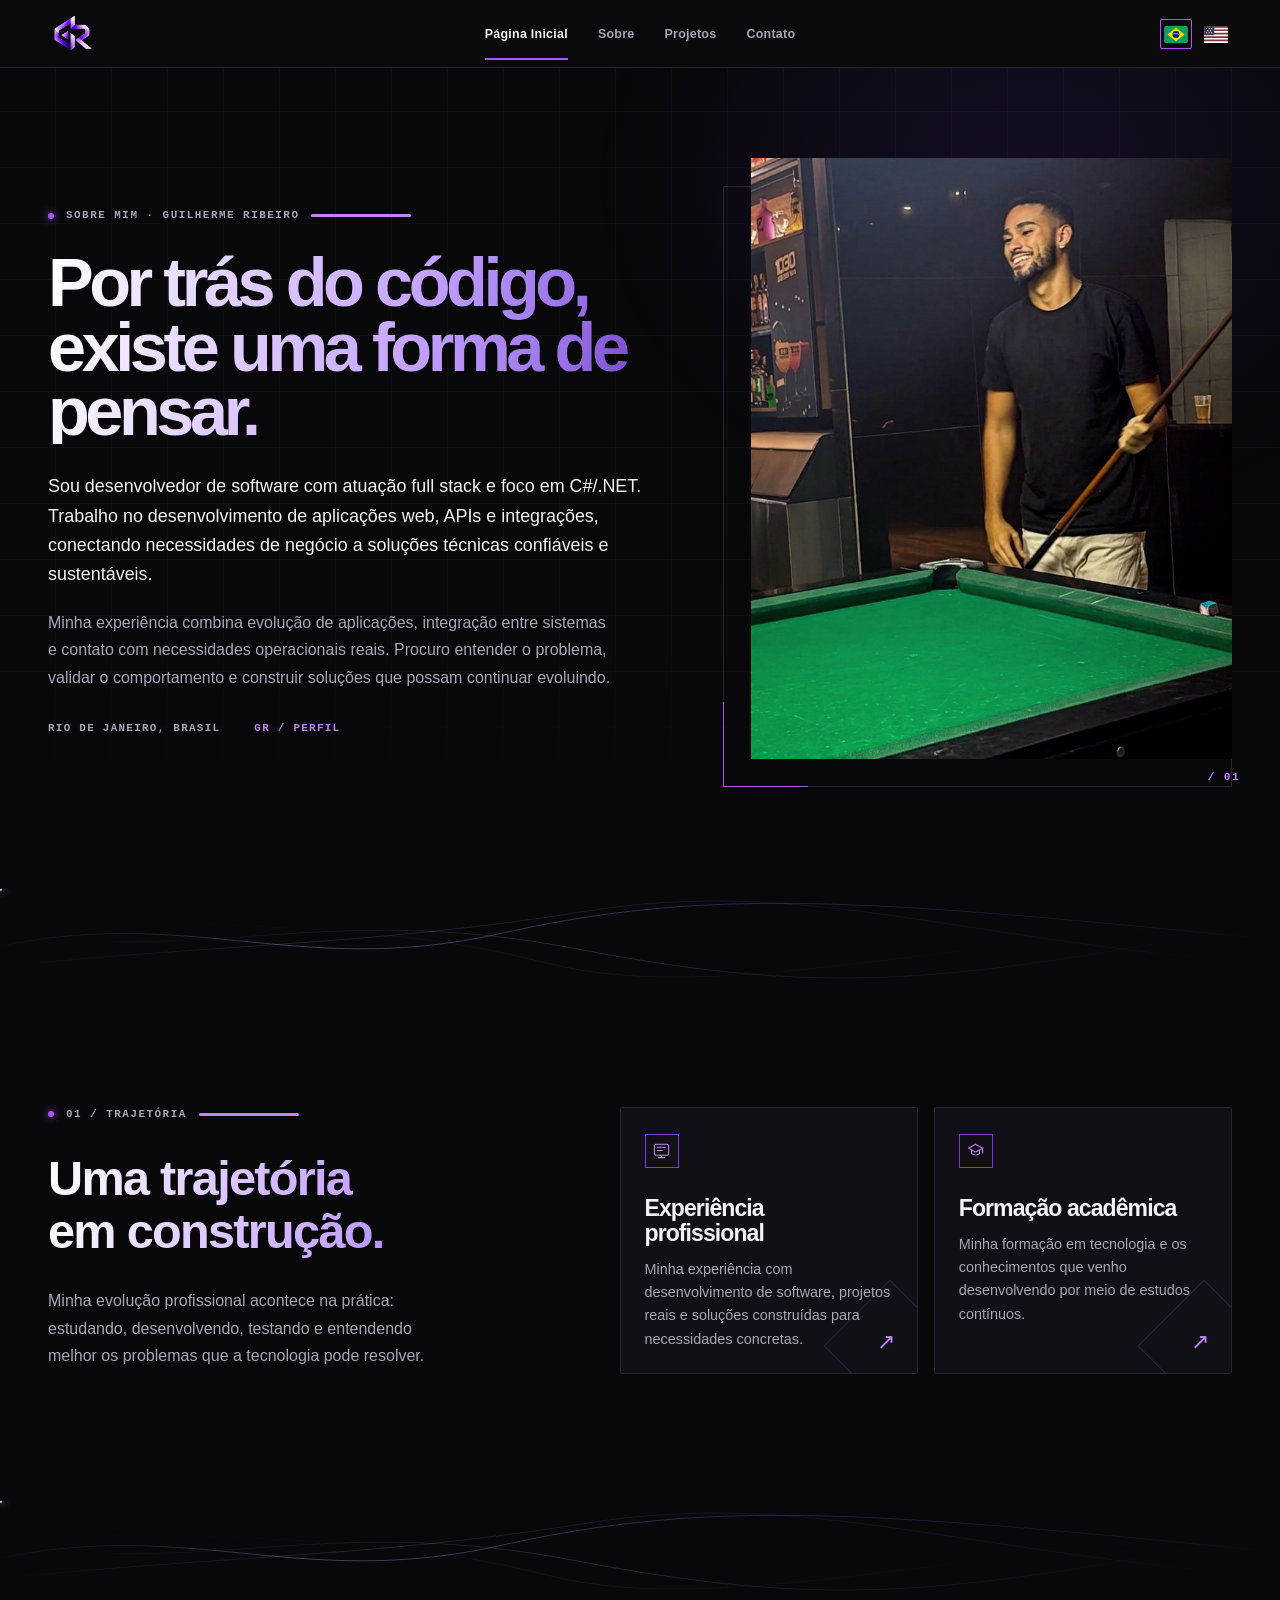
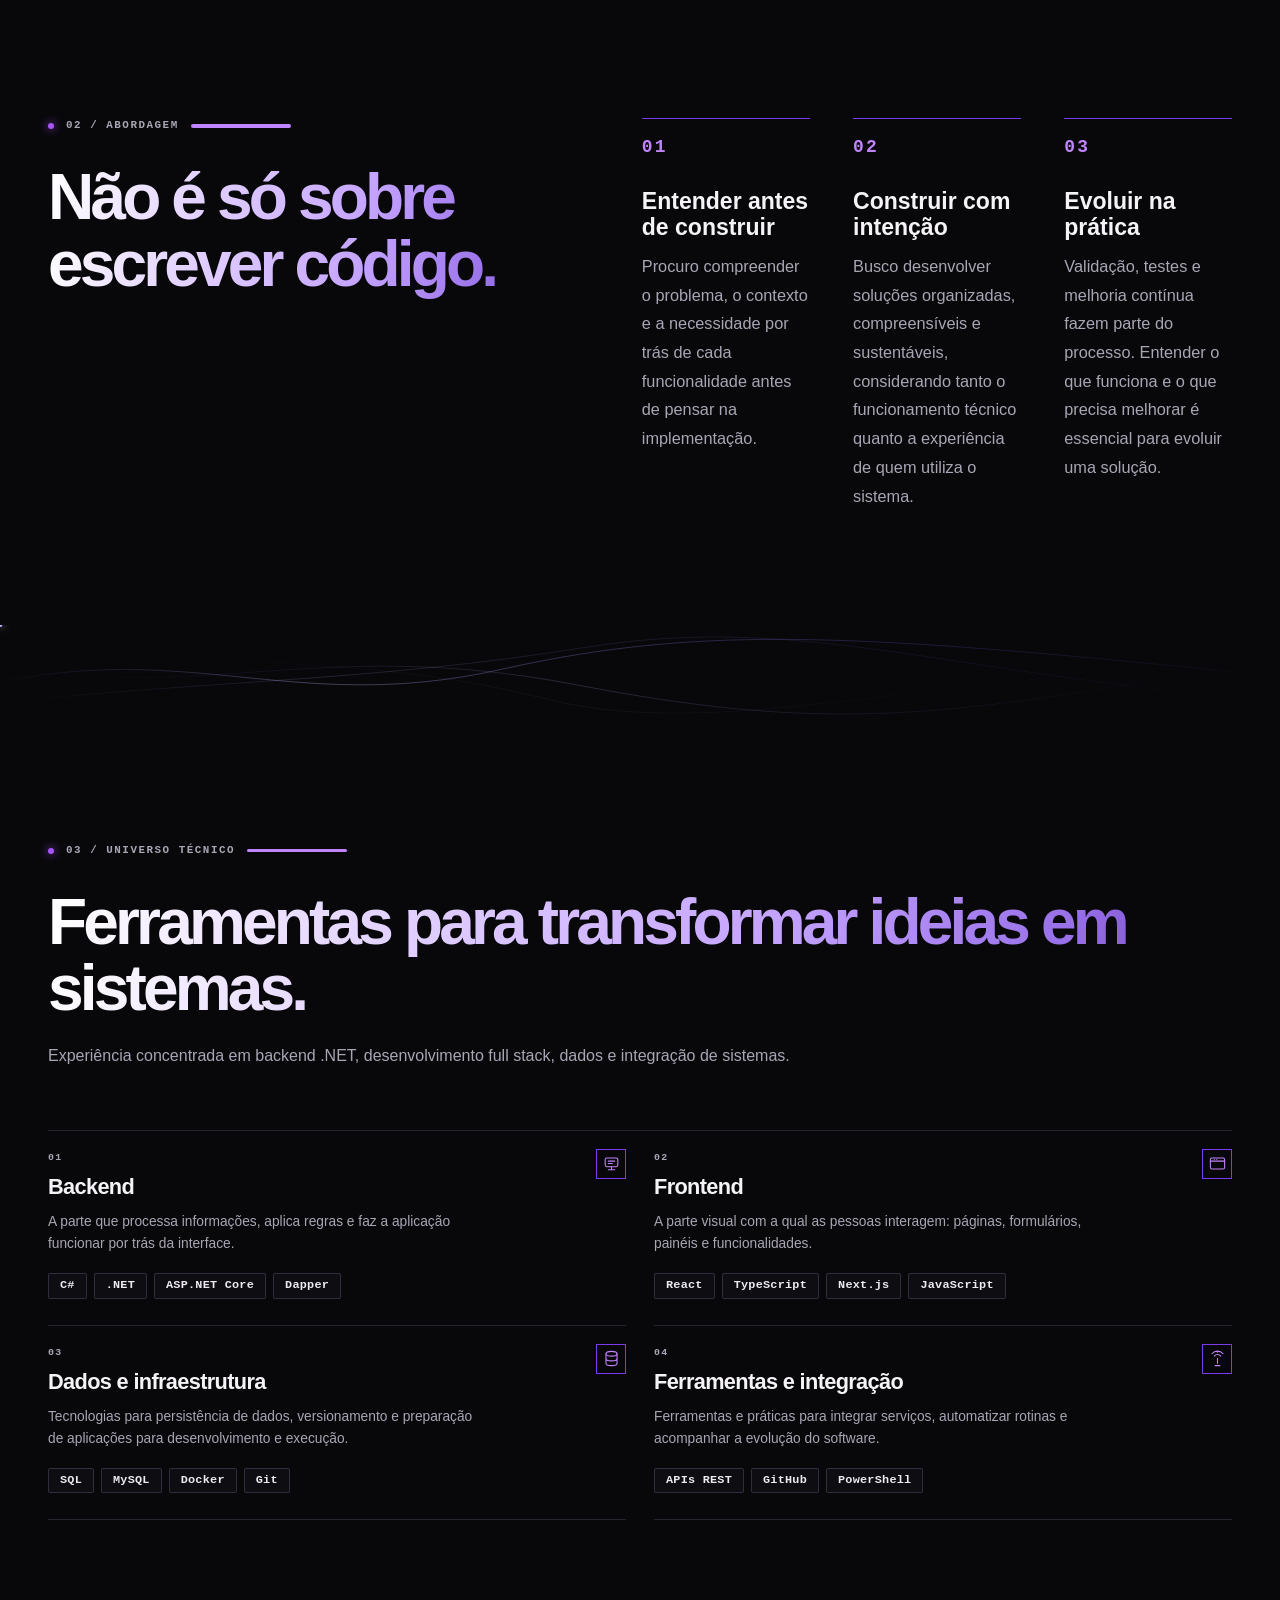
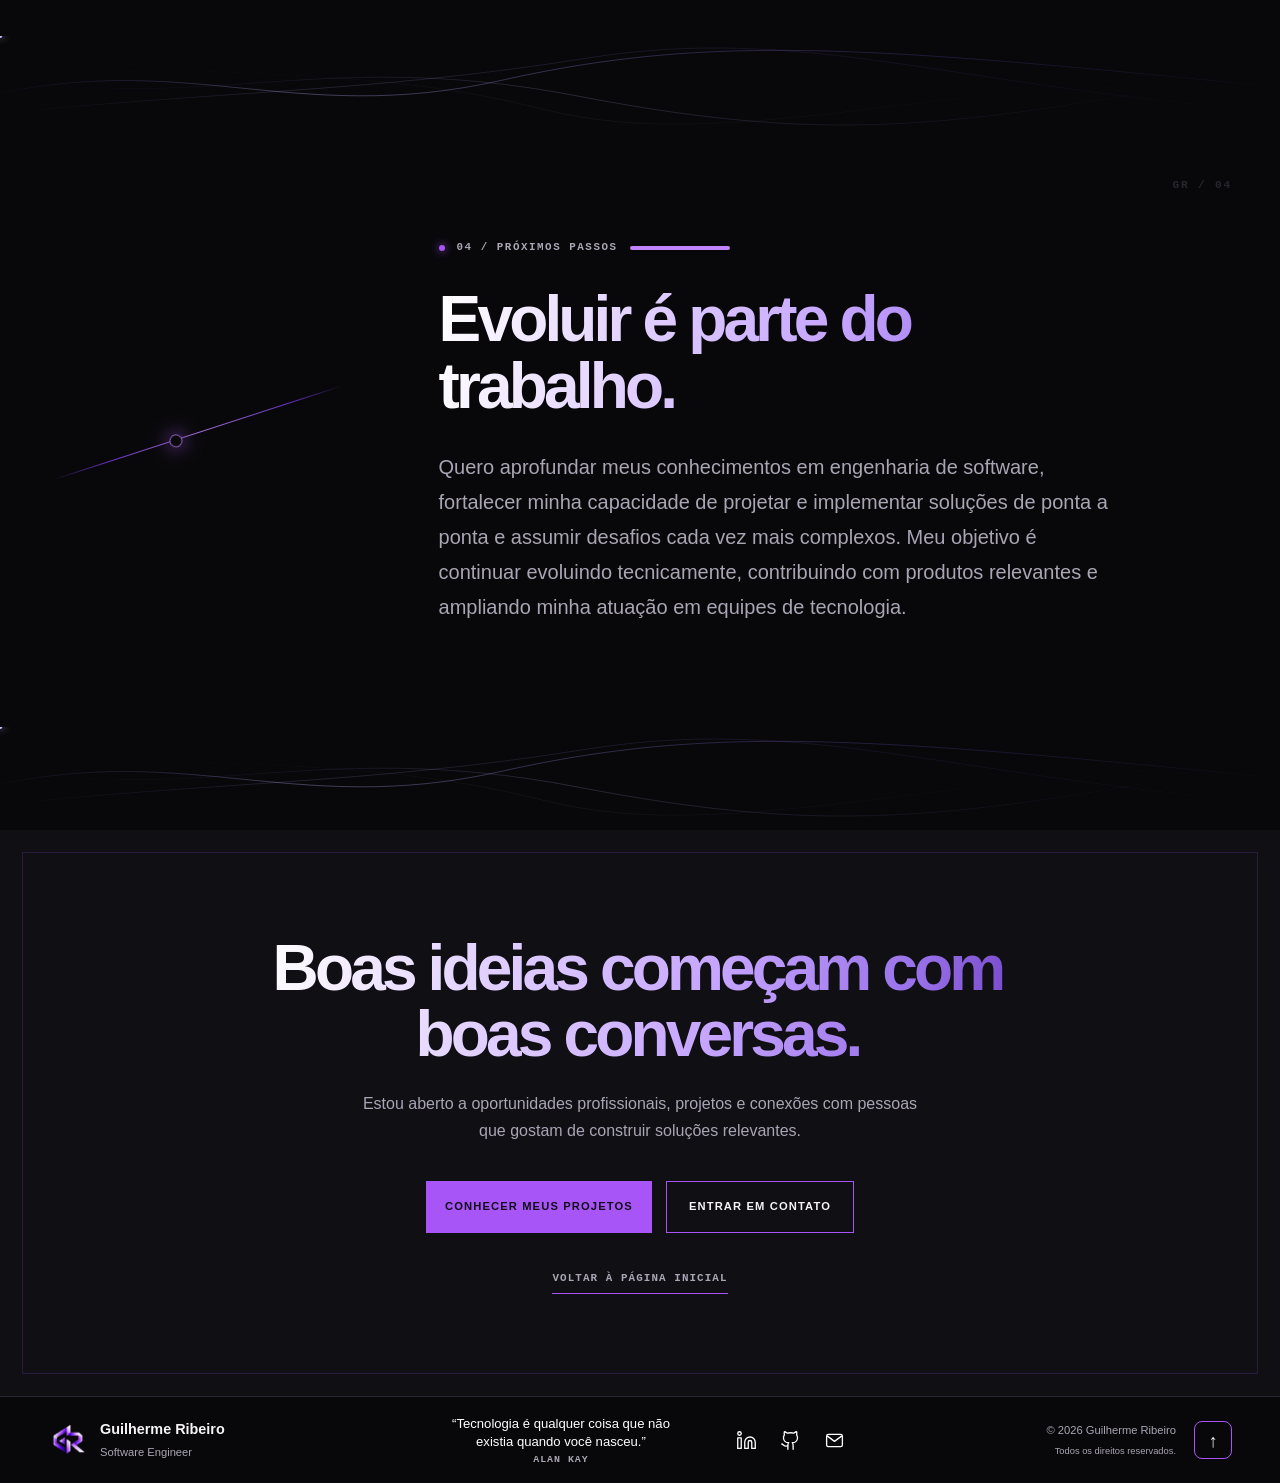
==== commit fe22a9a9: "feat: atualizar apresentação profissional e adicionar FlowFin" ====
--- a/sobre.html
+++ b/sobre.html
@@ -39,8 +39,8 @@
         <div class="about-hero-copy about-reveal">
           <p class="about-eyebrow"><span class="eyebrow-dot"></span><span data-i18n="aboutPage.eyebrow">SOBRE MIM · <span class="about-name">GUILHERME RIBEIRO</span></span></p>
           <h1 class="title-gradient" data-i18n="aboutPage.title">Por trás do código, existe uma forma de <em>pensar.</em></h1>
-          <p class="about-lead" data-i18n="aboutPage.intro">Sou desenvolvedor de software e gosto de transformar problemas complexos em soluções claras, úteis e bem construídas. Meu trabalho conecta lógica, tecnologia e compreensão do problema para desenvolver sistemas que façam sentido na prática.</p>
-          <p class="about-copy" data-i18n="aboutPage.introTwo">Minha experiência combina desenvolvimento full stack, evolução de aplicações e contato com as necessidades reais de uma operação. Mais do que fazer uma funcionalidade funcionar, procuro entender por que ela existe e como pode funcionar melhor.</p>
+          <p class="about-lead" data-i18n="aboutPage.intro">Sou desenvolvedor de software com atuação full stack e foco em C#/.NET. Trabalho no desenvolvimento de aplicações web, APIs e integrações, conectando necessidades de negócio a soluções técnicas confiáveis e sustentáveis.</p>
+          <p class="about-copy" data-i18n="aboutPage.introTwo">Minha experiência combina evolução de aplicações, integração entre sistemas e contato com necessidades operacionais reais. Procuro entender o problema, validar o comportamento e construir soluções que possam continuar evoluindo.</p>
           <div class="about-meta"><span data-i18n="aboutPage.location">RIO DE JANEIRO, BRASIL</span><strong data-i18n="aboutPage.profileMark">GR / PERFIL</strong></div>
         </div>
         <figure class="about-hero-media about-reveal">
@@ -75,12 +75,12 @@
               <article>
                 <h3>Dagat Smart</h3>
                 <p class="about-panel-role" data-i18n="aboutPage.dagatRole">Desenvolvedor de software — atuação full stack.</p>
-                <p data-i18n="aboutPage.dagatText">Atuo no desenvolvimento e na evolução de aplicações, trabalhando em funcionalidades de backend e frontend. Minha rotina envolve implementar melhorias, contribuir para a evolução das soluções e participar de testes para validar o funcionamento dos sistemas em situações reais.</p>
+                <p data-i18n="aboutPage.dagatText">Na Dagat Smart, atuo no desenvolvimento e na evolução de soluções tecnológicas e IoT. Implemento e mantenho funcionalidades backend e frontend, integro APIs e bancos de dados, participo de testes e investigo problemas para apoiar a evolução das aplicações.</p>
               </article>
               <article>
                 <h3 data-i18n="aboutPage.findallTitle">Projeto FindAll</h3>
                 <p class="about-panel-role" data-i18n="aboutPage.findallRole">Projeto integrado · Dagat Smart</p>
-                <p data-i18n="aboutPage.findallText">No FindAll, participo do desenvolvimento e da evolução de uma plataforma de gestão e monitoramento de inventário. O trabalho envolve funcionalidades de software e integração com tecnologias de IoT, além de testes em campo para observar o comportamento do sistema em condições reais de uso.</p>
+                <p data-i18n="aboutPage.findallText">No FindAll, participo do desenvolvimento e da evolução de uma plataforma de rastreabilidade e monitoramento de ativos. Minha atuação envolve funcionalidades web, integrações entre sistemas e dispositivos, APIs, persistência de dados, testes e validações em contato com requisitos operacionais reais, sem expor informações internas do projeto.</p>
               </article>
             </div>
           </div>
@@ -90,7 +90,7 @@
             <div class="about-panel-content">
               <article>
                 <h3 data-i18n="aboutPage.formationTitle">Formação</h3>
-                <p class="about-panel-role" data-i18n="aboutPage.educationDegree">Análise e Desenvolvimento de Sistemas · IBMR</p>
+                <p class="about-panel-role" data-i18n="aboutPage.educationDegree">Análise e Desenvolvimento de Sistemas · IBMR · concluído em 2026</p>
                 <p data-i18n="aboutPage.formationDetailText">Formação voltada ao desenvolvimento de software, lógica de programação, bancos de dados e fundamentos necessários para projetar e construir sistemas.</p>
               </article>
               <article>
@@ -135,21 +135,21 @@
               <span class="about-tool-icon" aria-hidden="true"><svg viewBox="0 0 24 24"><rect x="3" y="5" width="18" height="14" rx="2"/><path d="M3 9h18M8 7h.01M11 7h.01"/></svg></span>
               <h3 data-i18n="aboutPage.frontend">Frontend</h3>
               <p data-i18n="aboutPage.frontendDescription">A parte visual com a qual as pessoas interagem: páginas, formulários, painéis e funcionalidades.</p>
-              <div class="about-tech-list"><span>JavaScript</span><span>TypeScript</span><span>React</span><span>Next.js</span></div>
+              <div class="about-tech-list"><span>React</span><span>TypeScript</span><span>Next.js</span><span>JavaScript</span></div>
             </article>
             <article class="about-tool-group">
               <span class="about-tool-index">03</span>
               <span class="about-tool-icon" aria-hidden="true"><svg viewBox="0 0 24 24"><ellipse cx="12" cy="6" rx="7" ry="3"/><path d="M5 6v6c0 1.7 3.1 3 7 3s7-1.3 7-3V6M5 12v6c0 1.7 3.1 3 7 3s7-1.3 7-3v-6"/></svg></span>
               <h3 data-i18n="aboutPage.dataInfrastructure">Dados e infraestrutura</h3>
-              <p data-i18n="aboutPage.dataInfrastructureDescription">Ferramentas para armazenar informações, acompanhar alterações no código e preparar aplicações para desenvolvimento e execução.</p>
-              <div class="about-tech-list"><span>MySQL</span><span>Docker</span><span>Git</span></div>
+              <p data-i18n="aboutPage.dataInfrastructureDescription">Tecnologias para persistência de dados, versionamento e preparação de aplicações para desenvolvimento e execução.</p>
+              <div class="about-tech-list"><span>SQL</span><span>MySQL</span><span>Docker</span><span>Git</span></div>
             </article>
             <article class="about-tool-group">
               <span class="about-tool-index">04</span>
               <span class="about-tool-icon" aria-hidden="true"><svg viewBox="0 0 24 24"><path d="M12 18v-6M9 21h6M8 9a5 5 0 0 1 8 0M5 6a9 9 0 0 1 14 0M12 3v1"/></svg></span>
-              <h3 data-i18n="aboutPage.iot">IoT e conectividade</h3>
-              <p data-i18n="aboutPage.iotDescription">Tecnologias que ajudam sistemas a identificar objetos, trocar informações e acompanhar materiais no mundo físico.</p>
-              <div class="about-tech-list"><span>RFID</span><span>BLE</span><span>LoRa</span></div>
+              <h3 data-i18n="aboutPage.tooling">Ferramentas e integração</h3>
+              <p data-i18n="aboutPage.toolingDescription">Ferramentas e práticas para integrar serviços, automatizar rotinas e acompanhar a evolução do software.</p>
+              <div class="about-tech-list"><span>APIs REST</span><span>GitHub</span><span>PowerShell</span></div>
             </article>
           </div>
         </div>
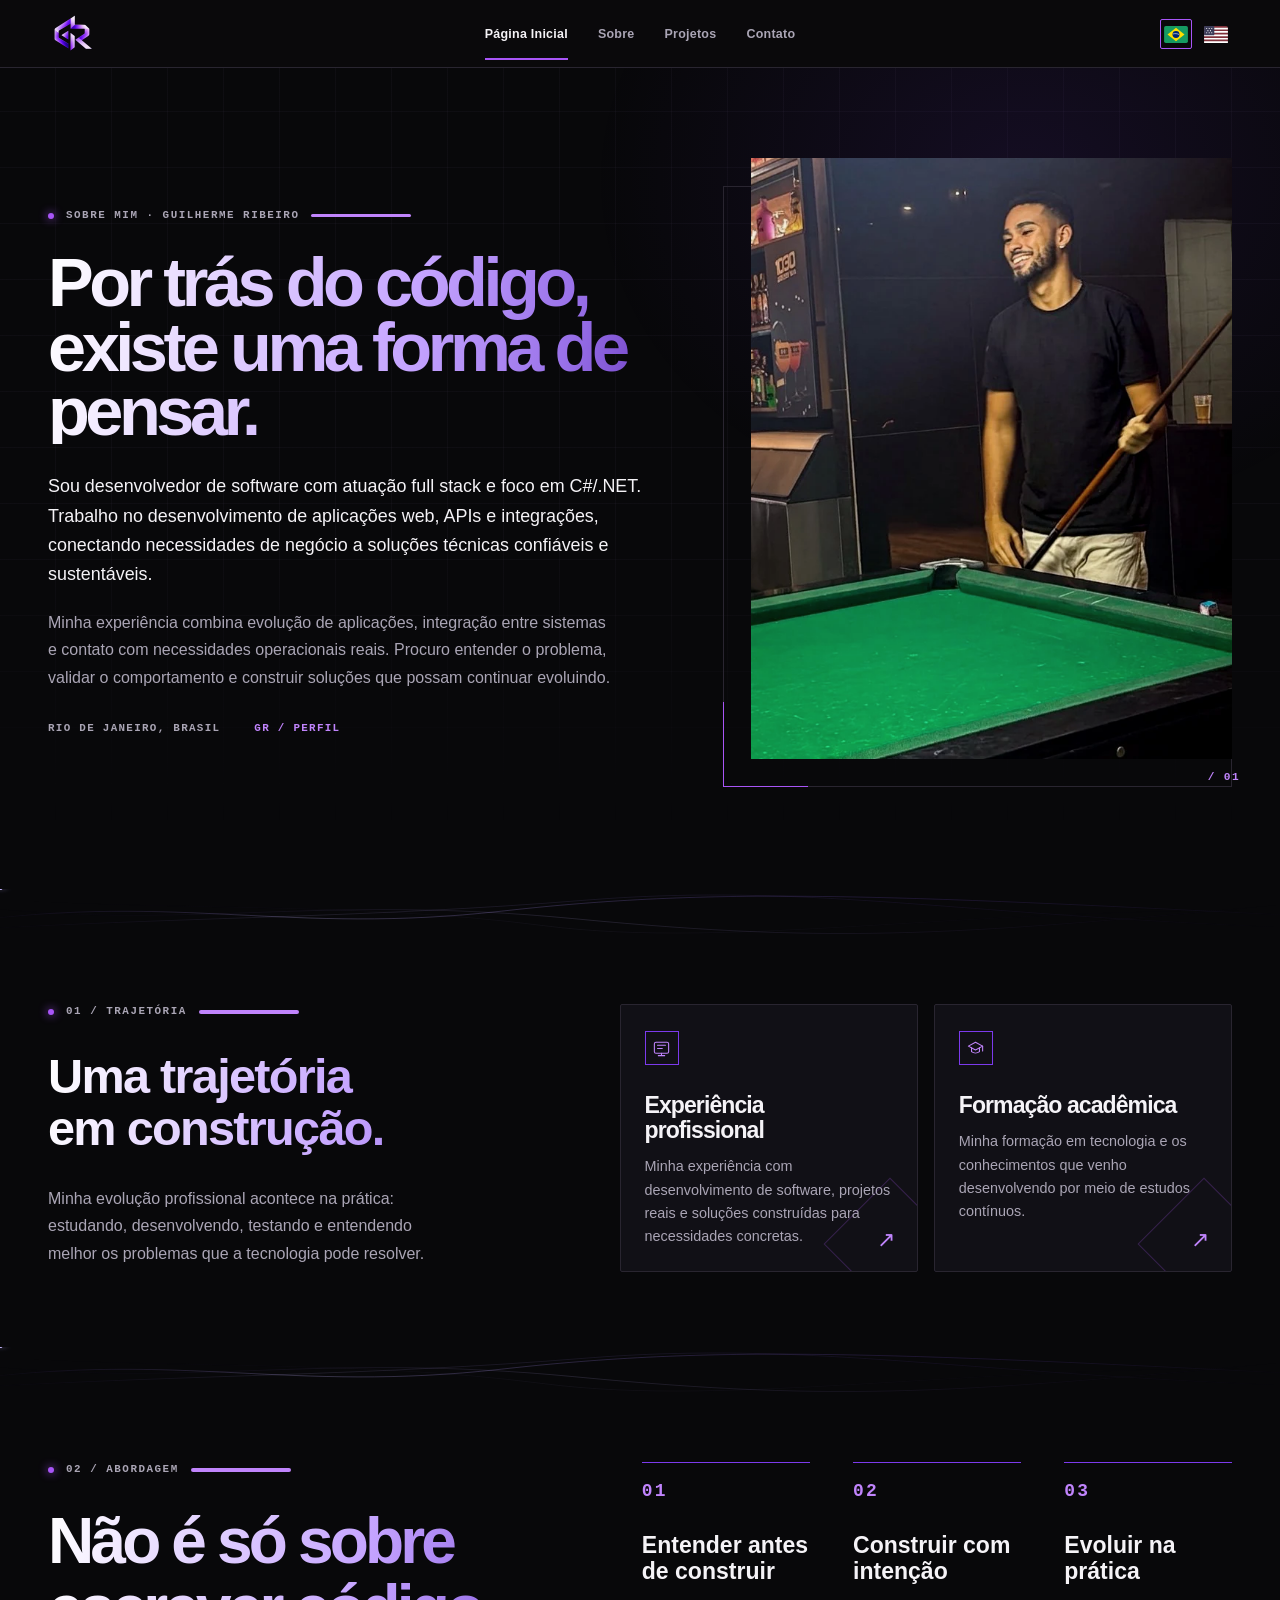
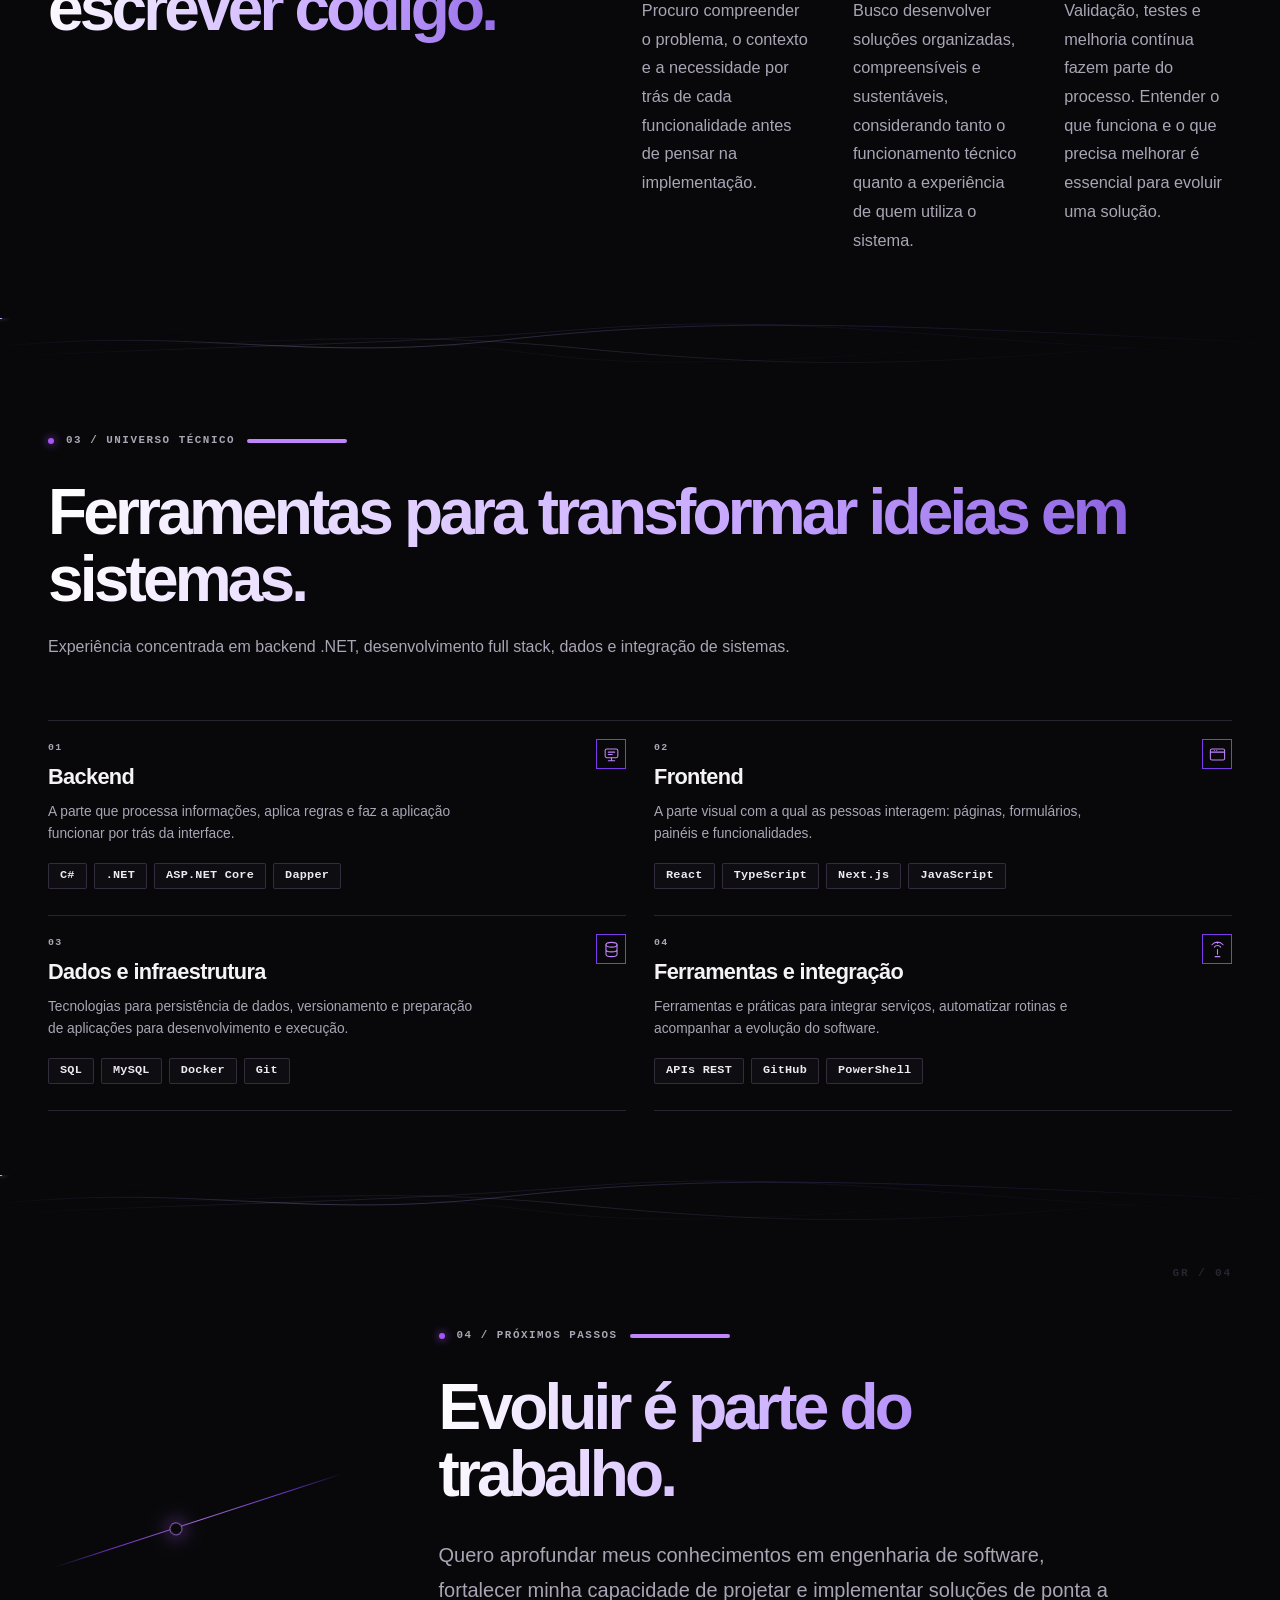
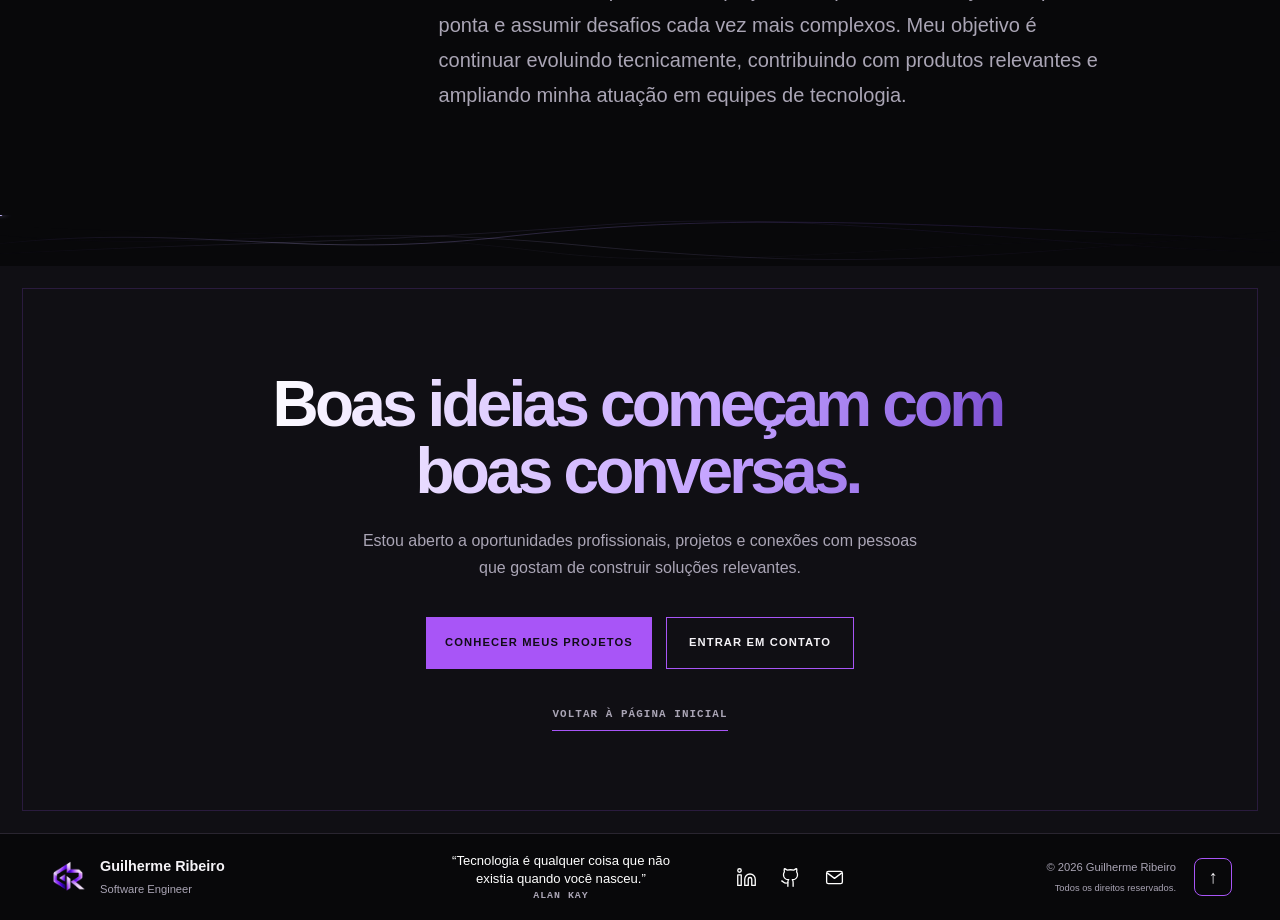
==== commit c5ec0d7e: "fix: aprimorar responsividade e qualidade do portfólio" ====
--- a/sobre.html
+++ b/sobre.html
@@ -3,28 +3,38 @@
 <head>
   <meta charset="utf-8">
   <meta name="viewport" content="width=device-width, initial-scale=1">
-  <meta name="description" content="Sobre Guilherme Ribeiro, desenvolvedor de software.">
+  <meta name="description" content="Sobre Guilherme Ribeiro, desenvolvedor de software." data-description-pt="Sobre Guilherme Ribeiro, desenvolvedor de software." data-description-en="About Guilherme Ribeiro, his full-stack software development experience, education and technical approach.">
   <title data-i18n="aboutPage.pageTitle">Sobre mim | Guilherme Ribeiro</title>
-  <link rel="icon" type="image/png" href="assets/images/logo.png">
+  <link rel="canonical" href="https://guilherme-ribeiro-dev.vercel.app/sobre.html">
+  <meta property="og:type" content="profile">
+  <meta property="og:locale" content="pt_BR">
+  <meta property="og:url" content="https://guilherme-ribeiro-dev.vercel.app/sobre.html">
+  <meta property="og:title" content="Sobre mim | Guilherme Ribeiro">
+  <meta property="og:description" content="Sobre Guilherme Ribeiro, desenvolvedor de software.">
+  <meta property="og:image" content="https://guilherme-ribeiro-dev.vercel.app/assets/images/sobre_001.jpg">
+  <meta property="og:image:width" content="655">
+  <meta property="og:image:height" content="948">
+  <link rel="icon" type="image/png" href="assets/images/favicon.png" sizes="64x64">
   <link rel="stylesheet" href="css/style.css">
 </head>
 <body class="about-page">
   <div class="site-shell">
-    <div id="top"></div>
+    <div id="top" tabindex="-1"></div>
+    <a class="skip-link" href="#conteudo" data-i18n="skipLabel">Ir para o conteúdo</a>
     <header class="site-header">
       <a class="brand-logo" href="index.html#inicio" aria-label="GR, início" data-brand-label="brandLabel">
-        <img src="assets/images/logo.png" alt="Logo geométrica GR">
+        <img src="assets/images/logo.webp" width="192" height="184" alt="Logo geométrica GR">
       </a>
       <button class="menu-toggle" type="button" aria-expanded="false" aria-controls="main-nav">
-        <span class="sr-only" data-i18n="menuLabel">Abrir menu</span><span></span><span></span>
+        <span class="sr-only" data-i18n="menuLabel">Menu principal</span><span></span><span></span>
       </button>
       <nav class="main-nav" id="main-nav" aria-label="Navegação principal" data-nav-label="navigationLabel">
-        <a class="is-active" href="index.html#inicio" aria-current="location" data-i18n="nav.home">Página Inicial</a>
+        <a class="is-active" href="index.html#inicio" data-i18n="nav.home">Página Inicial</a>
         <a href="index.html#sobre" data-i18n="nav.about">Sobre</a>
         <a href="index.html#projetos" data-i18n="nav.projects">Projetos</a>
         <a href="index.html#contato" data-i18n="nav.contact">Contato</a>
       </nav>
-      <div class="language-switcher" aria-label="Seleção de idioma" data-language-switcher-label="languageSelectorLabel">
+      <div class="language-switcher" role="group" aria-label="Seleção de idioma" data-language-switcher-label="languageSelectorLabel">
         <button class="language-button is-active" type="button" data-language="pt" data-language-label="language.pt" data-language-title="language.ptTitle" aria-label="Português" title="Português" aria-pressed="true">
           <svg class="flag-icon" viewBox="0 0 28 20" aria-hidden="true"><rect width="28" height="20" rx="2" fill="#169B62"/><path d="m14 2 10 8-10 8L4 10 14 2Z" fill="#FFDF00"/><circle cx="14" cy="10" r="4.1" fill="#002776"/><path d="M10.5 9.4c2.2-.8 4.9-.5 7.1.6" fill="none" stroke="#FFF" stroke-width=".7"/></svg><span class="sr-only">PT</span>
         </button>
@@ -34,7 +44,7 @@
       </div>
     </header>
 
-    <main>
+    <main id="conteudo" tabindex="-1">
       <section class="about-hero section-grid">
         <div class="about-hero-copy about-reveal">
           <p class="about-eyebrow"><span class="eyebrow-dot"></span><span data-i18n="aboutPage.eyebrow">SOBRE MIM · <span class="about-name">GUILHERME RIBEIRO</span></span></p>
@@ -44,7 +54,7 @@
           <div class="about-meta"><span data-i18n="aboutPage.location">RIO DE JANEIRO, BRASIL</span><strong data-i18n="aboutPage.profileMark">GR / PERFIL</strong></div>
         </div>
         <figure class="about-hero-media about-reveal">
-          <img src="assets/images/sobre_001.jpg" alt="Retrato profissional de Guilherme Ribeiro" data-i18n-alt="aboutPage.photoAlt">
+          <img src="assets/images/sobre_001.webp" width="655" height="948" fetchpriority="high" alt="Retrato profissional de Guilherme Ribeiro" data-i18n-alt="aboutPage.photoAlt">
           <figcaption aria-hidden="true">/ 01</figcaption>
         </figure>
       </section>
@@ -176,10 +186,10 @@
     </main>
 
     <footer class="site-footer">
-      <div class="footer-identity"><a class="footer-logo" href="index.html#inicio" aria-label="GR, início"><img src="assets/images/logo.png" alt="Logo geométrica GR"></a><div><strong>Guilherme Ribeiro</strong><span data-i18n="footer.role">Software Engineer</span></div></div>
+      <div class="footer-identity"><a class="footer-logo" href="index.html#inicio" aria-label="GR, início" data-i18n-aria="brandLabel"><img src="assets/images/logo.webp" width="192" height="184" alt="Logo geométrica GR"></a><div><strong>Guilherme Ribeiro</strong><span data-i18n="footer.role">Software Engineer</span></div></div>
       <div class="footer-center">
         <div class="footer-quote-wrap"><p class="footer-quote" data-i18n="footer.quote">“Tecnologia é qualquer coisa que não<br>existia quando você nasceu.”</p><span class="footer-quote-author">Alan Kay</span></div>
-        <div class="footer-socials" aria-label="Redes e contato">
+        <div class="footer-socials" role="group" aria-label="Redes e contato" data-i18n-aria="socialLabel">
           <a class="social-link"
              href="https://www.linkedin.com/in/guiribcosta"
              target="_blank"
@@ -205,8 +215,8 @@
           </a>
           <a class="social-link"
              href="mailto:grcm171914@gmail.com"
-             aria-label="E-mail"
-             data-tooltip="E-mail">
+             aria-label="E-mail" data-i18n-aria="contact.email"
+             data-tooltip="E-mail" data-i18n-tooltip="contact.email">
             <svg viewBox="0 0 24 24" aria-hidden="true"><rect x="3" y="5" width="18" height="14" rx="2"/><path d="m4 7 8 6 8-6"/></svg>
           </a>
         </div>
--- a/css/style.css
+++ b/css/style.css
@@ -20,7 +20,7 @@
   --text-meta: .68rem;
   --max-width: 1280px;
   --header-height: 68px;
-  --transition-height: clamp(84px, 8vw, 104px);
+  --transition-height: clamp(28px, 4vw, 56px);
   --transition-line-opacity: .46;
 }
 
@@ -37,7 +37,7 @@
 .about-section,
 .about-future,
 .about-closing {
-  scroll-margin-top: calc(var(--header-height) + 24px);
+  scroll-margin-top: 8px;
 }
 #top {
   scroll-margin-top: 0;
@@ -70,6 +70,8 @@
 .language-button:hover, .language-button:focus-visible { filter: grayscale(0); transform: translateY(-1px); }
 .language-button.is-active { border-color: var(--purple); filter: grayscale(0); }
 .menu-toggle { display: none; background: none; border: 0; }
+.skip-link { position: fixed; top: 8px; left: 8px; z-index: 20; padding: 8px 12px; background: var(--bg-secondary); color: var(--text); transform: translateY(-150%); }
+.skip-link:focus { transform: none; }
 .section-grid { position: relative; }
 .section-transition {
   position: relative;
@@ -188,10 +190,10 @@
 .label-bottom { bottom: 15%; left: 0; writing-mode: vertical-rl; transform: rotate(180deg); }
 .visual-index { position: absolute; right: 7%; bottom: 10%; color: var(--purple-light); }
 .visual-index span { color: var(--text-muted); margin: 0 8px; }
-.intro, .contact { display: grid; grid-template-columns: 180px minmax(0, 1fr); gap: 70px; padding-top: clamp(100px, 11vw, 150px); padding-bottom: clamp(56px, 5vw, 76px); }
+.intro, .contact { display: grid; padding-block: clamp(36px, 5vw, 72px); }
 .intro { grid-template-columns: minmax(280px, .42fr) minmax(0, .58fr); gap: clamp(40px, 5vw, 64px); align-items: center; }
 .intro-photo { min-width: 0; width: 100%; max-width: 430px; justify-self: start; }
-.intro-photo img { width: 100%; aspect-ratio: 4 / 5; display: block; border-radius: 14px; object-fit: cover; object-position: center 35%; }
+.intro-photo img { width: 100%; height: auto; aspect-ratio: 4 / 5; display: block; border-radius: 14px; object-fit: cover; object-position: center 35%; }
 .section-marker { padding-top: 8px; color: var(--text-muted); }
 .intro-content { min-width: 0; max-width: 940px; }
 .intro-content h2, .contact-content h2 { max-width: 760px; font-size: clamp(2.35rem, 4.6vw, 4.6rem); line-height: .97; margin: 18px 0 40px; }
@@ -212,7 +214,7 @@
 .about-more { width: fit-content; display: inline-flex; gap: 14px; align-items: center; margin-top: 28px; padding: 11px 16px; border: 1px solid var(--border); border-radius: 8px; color: var(--text); font-size: .72rem; font-weight: 700; letter-spacing: .08em; text-transform: uppercase; transition: border-color .2s ease, color .2s ease, transform .2s ease; }
 .about-more span { color: var(--purple-light); font-size: 1rem; }
 .about-more:hover, .about-more:focus-visible { border-color: var(--purple); color: var(--purple-light); transform: translateY(-2px); }
-.projects { padding-top: clamp(48px, 5vw, 72px); padding-bottom: clamp(100px, 11vw, 150px); }
+.projects { padding-block: clamp(36px, 5vw, 72px); }
 .about-page .about-section,
 .about-page .about-future,
 .about-page .about-closing,
@@ -228,7 +230,7 @@
 .project-cover-logo img { display: block; width: 100%; height: 100%; min-width: 0; min-height: 0; object-fit: cover; object-position: center center; }
 .cover-mark { color: var(--purple-light); font-size: clamp(1.4rem, 3vw, 2.6rem); letter-spacing: .08em; }
 .project-feature-info { position: relative; z-index: 1; display: flex; flex-direction: column; justify-content: flex-start; min-width: 0; padding: 36px clamp(28px, 3.2vw, 46px); background: #1B1918; pointer-events: none; }
-.project-feature-number { position: absolute; top: 14px; right: 26px; color: #292725; font: 400 46px/1 var(--font-display); pointer-events: none; }
+.project-feature-number { position: absolute; top: 14px; right: 26px; color: #8B838D; font: 400 46px/1 var(--font-display); pointer-events: none; }
 .project-top { display: flex; justify-content: space-between; gap: 16px; color: var(--purple-light); font: 700 var(--text-meta)/1.4 var(--font-mono); letter-spacing: .1em; text-transform: uppercase; }
 .project-top span:last-child { color: var(--text-muted); }
 .project-label { margin: 42px 0 14px; color: var(--purple-light); }
@@ -257,7 +259,7 @@
 .project-card .cover-mark { font-size: 1.75rem; }
 .project-card .project-top { display: flex; justify-content: space-between; align-items: center; gap: 12px; margin-bottom: 14px; color: var(--text-muted); font: 600 .68rem/1.4 var(--font-mono); letter-spacing: .08em; text-transform: uppercase; }
 .project-card .project-top span:first-child { color: var(--text-muted); }
-.project-card .project-top span:last-child, .project-card .project-card-number { color: #292725; font: 400 34px/1 var(--font-display); letter-spacing: normal; opacity: 1; }
+.project-card .project-top span:last-child, .project-card .project-card-number { color: #8B838D; font: 400 34px/1 var(--font-display); letter-spacing: normal; opacity: 1; }
 .project-card h3 { position: relative; width: fit-content; min-height: 0; margin-bottom: 14px; color: var(--text); font: 700 clamp(1.3rem, 1.65vw, 1.5rem)/1.2 var(--font-display); letter-spacing: -.03em; }
 .project-card h3::after { content: ""; position: absolute; left: 0; bottom: -4px; width: 100%; height: 2px; background: #C5A4FF; transform: scaleX(0); transform-origin: left; transition: transform .25s ease; }
 .project-card:hover h3::after, .project-card:focus-within h3::after { transform: scaleX(1); }
@@ -266,7 +268,7 @@
 .project-card .project-tags span { padding: 6px 10px; border-radius: 999px; background: #302039; color: var(--purple-light); font: 700 .65rem/1 var(--font-mono); letter-spacing: .04em; }
 .project-card .project-link { margin-top: auto; font-size: .76rem; }
 .contact-content { max-width: 920px; }
-.contact { grid-template-columns: minmax(0, 1.1fr) minmax(300px, .9fr); gap: clamp(48px, 8vw, 120px); align-items: center; padding-top: 120px; padding-bottom: 120px; }
+.contact { grid-template-columns: minmax(0, 1.1fr) minmax(300px, .9fr); gap: clamp(32px, 6vw, 88px); align-items: center; }
 .contact-content h2 { max-width: 700px; margin-bottom: 24px; }
 .contact-lead em { color: var(--purple-light); font-style: normal; }
 .contact-content > p:not(.eyebrow):not(.contact-note) { max-width: 620px; color: var(--text-muted); }
@@ -281,7 +283,7 @@
 .social-rail { position: fixed; left: 16px; top: 50%; z-index: 8; display: flex; flex-direction: column; gap: 16px; transform: translateY(-50%); }
 .social-rail-link { width: 32px; height: 32px; display: grid; place-items: center; color: #FFF; }
 .social-rail-link svg { width: 23px; height: 23px; fill: none; stroke: #FFFFFF; stroke-width: 1.5; stroke-linecap: round; stroke-linejoin: round; }
-.site-footer { width: 100vw; max-width: none; margin-left: 50%; transform: translateX(-50%); display: grid; grid-template-columns: 1fr 1.25fr 1fr; gap: clamp(20px, 3vw, 40px); align-items: center; min-height: 0; padding: 18px max(48px, calc((100vw - var(--max-width)) / 2 + 48px)); border-top: 1px solid var(--border); color: var(--text-muted); font-size: .7rem; }
+.site-footer { max-width: none; display: grid; grid-template-columns: 1fr 1.25fr 1fr; gap: clamp(20px, 3vw, 40px); align-items: center; padding: 18px max(48px, calc((100% - var(--max-width)) / 2 + 48px)); border-top: 1px solid var(--border); color: var(--text-muted); font-size: .7rem; }
 .footer-identity, .footer-legal, .footer-center { min-width: 0; display: flex; align-items: center; }
 .footer-identity { gap: 12px; }
 .footer-logo { width: 40px; height: 40px; flex: 0 0 40px; }
@@ -309,29 +311,32 @@
 @keyframes energy-glow { 0%, 100% { opacity: .7; } 50% { opacity: 1; } }
 @keyframes energy-pulse-one { from { transform: translate(90px, 63px); } to { transform: translate(1110px, 55px); } }
 @keyframes energy-pulse-two { from { transform: translate(160px, 48px); } to { transform: translate(1030px, 72px); } }
+@media (max-width: 1320px) {
+  .social-rail { display: none; }
+}
 @media (max-width: 900px) {
   .site-header, main > section, .site-footer { padding-left: 28px; padding-right: 28px; }
   .main-nav { gap: 16px; }
   .hero-copy { padding: 48px 28px 56px; }
   h1 { font-size: clamp(2.7rem, 5.5vw, 3.8rem); }
-  .site-footer { grid-template-columns: 1fr 1fr; }
-  .footer-center { grid-column: 1 / -1; grid-row: 1; }
-  .footer-identity { grid-column: 1; grid-row: 2; }
-  .footer-legal { grid-column: 2; grid-row: 2; }
-  .intro { grid-template-columns: 120px minmax(0, 1fr); gap: 35px; }
-  .contact { gap: 35px; }
+  .site-footer { grid-template-columns: minmax(0, 1fr) minmax(0, 1fr); gap: 16px 24px; }
+  .footer-center { grid-column: 1 / -1; grid-row: 2; display: flex; flex-wrap: wrap; justify-content: center; gap: 12px 24px; border-top: 1px solid var(--border); padding-top: 12px; }
+  .footer-legal { grid-column: 2; grid-row: 1; gap: 12px; }
   .intro { grid-template-columns: minmax(240px, .42fr) minmax(0, .58fr); gap: 35px; }
   .contact { grid-template-columns: minmax(0, 1fr) minmax(260px, .8fr); gap: 32px; }
   .project-list { grid-template-columns: repeat(2, minmax(0, 1fr)); gap: 20px; }
   .project-card-offset { margin-top: 0; }
 }
+@media (max-width: 740px) {
+  .contact { grid-template-columns: minmax(0, 1fr); }
+}
 @media (max-width: 640px) {
   :root { --header-height: 58px; }
   .site-header { height: var(--header-height); }
   .brand-logo { width: 42px; height: 42px; }
-  .menu-toggle { grid-column: 2; justify-self: end; display: grid; gap: 5px; width: 35px; margin-right: 18px; padding: 8px 0; cursor: pointer; }
+  .menu-toggle { grid-column: 2; justify-self: end; display: grid; align-content: center; justify-items: center; gap: 5px; width: 44px; min-height: 44px; margin-right: 12px; padding: 8px 0; cursor: pointer; }
   .menu-toggle > span:not(.sr-only) { width: 25px; height: 1px; background: var(--text); transition: transform .2s ease; }
-  .main-nav { display: none; position: absolute; top: 58px; left: 0; right: 0; margin: 0; padding: 25px 28px; background: var(--bg-secondary); border-bottom: 1px solid var(--border); flex-direction: column; gap: 20px; }
+  .main-nav { display: none; position: absolute; top: 100%; left: 0; right: 0; max-height: calc(100dvh - var(--header-height)); overflow-y: auto; margin: 0; padding: 25px 28px; background: var(--bg-secondary); border-bottom: 1px solid var(--border); flex-direction: column; justify-content: flex-start; gap: 20px; }
   .main-nav.is-open { display: flex; }
   .language-switcher { grid-column: 3; }
   .hero { width: 100%; min-height: auto; display: flex; flex-direction: column; align-items: stretch; gap: 0; padding-left: 20px; padding-right: 20px; }
@@ -344,10 +349,8 @@
   .hero-actions .button { flex: 1 1 160px; justify-content: center; }
   .hero-photo { width: 100%; height: clamp(280px, 92vw, 430px); min-height: 0; align-self: center; }
   .hero-photo img { width: 100%; height: 100%; aspect-ratio: auto; object-fit: cover; }
-  :root { --transition-height: 72px; }
   .energy-line { stroke-width: .7; }
-  .intro, .contact, .section-heading { display: block; padding-top: 95px; padding-bottom: 95px; }
-  .intro { padding-bottom: 40px; }
+  .intro, .contact, .section-heading { display: block; padding-block: 32px; }
   .intro-photo { max-width: 360px; margin: 0 auto 42px; }
   .section-marker { margin-bottom: 35px; }
   .intro-content .eyebrow, .contact-content .eyebrow { margin: 0 auto 16px; justify-content: center; text-align: center; }
@@ -367,7 +370,7 @@
   }
   .intro-columns { display: flex; flex-direction: column; gap: 16px; }
   .intro-columns p { font-size: 1rem; line-height: 1.65; margin: 0; color: var(--text-muted); }
-  .projects { padding-top: 44px; padding-bottom: 95px; }
+  .projects { padding-block: 32px; }
   .projects-intro { font-size: 1rem; line-height: 1.65; margin-bottom: 32px; color: var(--text-muted); }
   .project-feature { grid-template-columns: 1fr; min-height: 0; border-radius: 22px; }
   .project-cover { min-height: 260px; }
@@ -380,38 +383,21 @@
   .project-card { min-height: 0; }
   .project-card .project-cover { height: 195px; flex: 0 0 195px; }
   .project-card > p:not(.project-label) { min-height: 0; }
-  .contact { padding-bottom: 110px; }
   .contact-lead { font-size: 1.25rem; line-height: 1.35; margin-bottom: 16px; }
   .contact-content p:not(.contact-lead):not(.eyebrow) { font-size: 1rem; line-height: 1.65; margin-bottom: 24px; color: var(--text-muted); }
-  .site-footer { min-height: 0; display: flex; flex-direction: column; align-items: center; justify-content: center; text-align: center; gap: 20px; padding: 28px 20px 32px; width: 100vw; margin-left: 50%; transform: translateX(-50%); }
-  .footer-identity { display: flex; justify-content: center; align-items: center; width: 100%; margin: 0; }
-  .footer-identity > div { display: none !important; }
-  .footer-logo { width: 42px; height: 42px; margin: 0 auto; display: block; }
-  .footer-logo img { width: 100%; height: 100%; object-fit: contain; }
-  .footer-center { display: none !important; }
-  .footer-legal { display: flex; flex-direction: column; align-items: center; justify-content: center; text-align: center; gap: 16px; width: 100%; margin: 0; }
-  .footer-legal > div { display: flex; flex-direction: column; align-items: center; gap: 4px; text-align: center; }
-  .footer-legal span { color: var(--text-muted); font-size: 0.82rem; font-weight: 500; display: block; }
-  .footer-legal small { color: var(--text-muted); font-size: 0.72rem; margin-top: 2px; display: block; }
-  .back-to-top { display: grid; place-items: center; width: 38px; height: 38px; margin: 4px auto 0; }
-  .social-rail { left: 8px; gap: 10px; }
-  .social-rail-link { width: 28px; height: 28px; }
-  .social-rail-link svg { width: 20px; height: 20px; }
+  .site-footer { display: flex; flex-direction: column; gap: 12px; padding: 20px; }
+  .footer-center { border: 0; padding: 0; }
+  .footer-quote-wrap { display: none; }
+  .footer-legal { justify-content: center; text-align: left; }
 }
 @media (max-width: 480px) {
   .site-header, main > section { padding-left: 20px; padding-right: 20px; }
   .main-nav { padding-left: 20px; padding-right: 20px; }
   .language-button { width: 28px; }
   .menu-toggle { margin-right: 10px; }
-  .intro, .contact { padding-top: 78px; padding-bottom: 78px; }
-  .intro { padding-bottom: 58px; }
   .intro-photo { margin-bottom: 32px; }
   .project-card { padding-left: 18px; padding-right: 18px; }
   .project-card .project-cover { margin-left: -18px; margin-right: -18px; }
-  .site-footer { padding: 28px 20px 32px; }
-  .footer-center { display: none !important; }
-  .footer-identity > div { display: none !important; }
-  .social-rail { top: auto; bottom: 14px; left: 50%; flex-direction: row; gap: 6px; padding: 4px 8px; border: 1px solid rgba(41, 37, 48, .9); border-radius: 999px; background: rgba(8, 8, 10, .9); transform: translateX(-50%); }
 }
 @media (prefers-reduced-motion: reduce) {
   *, *::before, *::after { scroll-behavior: auto !important; animation-duration: .01ms !important; transition-duration: .01ms !important; }
@@ -438,7 +424,7 @@
 .network-node-main text { fill: #fff; font: 700 22px Arial, sans-serif; letter-spacing: -.1em; }
 .network-label { fill: #AAA5B5; font: 700 11px var(--font-mono); letter-spacing: .15em; }
 .case-visual-caption { position: absolute; left: 28px; bottom: 24px; z-index: 2; color: var(--text-muted); font-size: .58rem; }
-.case-section { max-width: var(--max-width); margin: 0 auto; padding: clamp(92px, 10vw, 150px) 48px; border-bottom: 1px solid var(--border); }
+.case-section { max-width: var(--max-width); margin: 0 auto; padding: clamp(36px, 5vw, 72px) 48px; border-bottom: 1px solid var(--border); }
 .case-section-heading { min-width: 0; }
 .case-section-heading h2, .case-closing h2 { max-width: 720px; margin: 18px 0 28px; font-size: clamp(2.6rem, 5vw, 5.2rem); }
 .case-section-heading > p:not(.eyebrow) { max-width: 560px; color: var(--text-muted); }
@@ -478,7 +464,8 @@
 .case-page .site-footer { margin-top: 0; }
 .case-cover { max-width: var(--max-width); margin: 0 auto; padding: 48px 48px clamp(30px, 4vw, 48px); }
 .case-cover-identification, .case-section-label { color: var(--text-muted); font: 700 clamp(.72rem, 1vw, .86rem)/1.4 var(--font-mono); letter-spacing: .12em; text-transform: uppercase; }
-.case-cover-identification p, .case-section-label { margin: 0; }
+.case-cover-identification h1 { margin: 0; font: inherit; letter-spacing: inherit; }
+.case-section-label { margin: 0; }
 .case-photo-stage { min-height: clamp(360px, 48vw, 620px); display: grid; place-items: center; margin-top: clamp(38px, 4vw, 52px); overflow: hidden; border: 1px solid var(--border); border-radius: 22px; background: #111015; }
 .case-photo-stage img { display: block; width: 100%; height: clamp(360px, 48vw, 620px); object-fit: cover; object-position: center center; }
 .case-cover-divider { margin-top: clamp(28px, 4vw, 48px); border-top: 1px solid rgba(124, 58, 237, .28); }
@@ -535,7 +522,7 @@
   .case-hero { padding-top: 62px; padding-bottom: 60px; gap: 36px; }
   .case-hero h1 { font-size: clamp(2rem, 9vw, 3.2rem); }
   .case-hero-visual { min-height: 300px; border-radius: 18px; }
-  .case-section { padding-top: 82px; padding-bottom: 82px; }
+  .case-section { padding-block: 32px; }
   .case-section-heading h2, .case-closing h2 { font-size: clamp(2.45rem, 12vw, 3.7rem); }
   .case-facts { grid-template-columns: 1fr; }
   .case-facts div:nth-child(even) { padding-left: 0; border-left: 0; }
@@ -619,9 +606,9 @@
 .about-hero-media { min-width: 0; position: relative; margin: 0; padding: 0 0 28px 28px; }
 .about-hero-media::before { content: ""; position: absolute; inset: 28px 0 0 0; border: 1px solid var(--border); pointer-events: none; }
 .about-hero-media::after { content: ""; position: absolute; left: 0; bottom: 0; width: 84px; height: 84px; border-left: 1px solid var(--purple); border-bottom: 1px solid var(--purple); pointer-events: none; }
-.about-hero-media img { position: relative; z-index: 1; width: 100%; aspect-ratio: 4 / 5; display: block; object-fit: cover; object-position: center; filter: saturate(.88); }
+.about-hero-media img { position: relative; z-index: 1; width: 100%; height: auto; aspect-ratio: 4 / 5; display: block; object-fit: cover; object-position: center; filter: saturate(.88); }
 .about-hero-media figcaption { position: absolute; z-index: 2; right: -8px; bottom: 4px; color: var(--purple-light); font: 700 .7rem/1 var(--font-mono); letter-spacing: .12em; }
-.about-section { display: grid; grid-template-columns: minmax(260px, .72fr) minmax(0, 1.28fr); gap: clamp(42px, 7vw, 106px); padding-top: clamp(78px, 9vw, 128px); padding-bottom: clamp(82px, 9vw, 128px); border-top: 1px solid var(--border); }
+.about-section { display: grid; grid-template-columns: minmax(260px, .72fr) minmax(0, 1.28fr); gap: clamp(42px, 7vw, 106px); padding-block: clamp(36px, 5vw, 72px); border-top: 1px solid var(--border); }
 .about-section-heading { min-width: 0; }
 .about-section-heading h2, .about-future h2, .about-closing h2 { max-width: 660px; margin-bottom: 28px; font-size: clamp(2.5rem, 5vw, 5.2rem); line-height: 1.04; padding-block: .04em; padding-right: .08em; overflow: visible; }
 .about-section-heading > p:last-child { max-width: 390px; color: var(--text-muted); line-height: 1.72; }
@@ -649,8 +636,9 @@
 .about-closing-actions .button { min-height: 52px; border-radius: 0; }
 .about-home-link { margin-top: 38px; color: var(--text-muted); font: 700 .68rem/1.4 var(--font-mono); letter-spacing: .1em; text-transform: uppercase; border-bottom: 1px solid var(--purple); padding-bottom: 7px; }
 .about-home-link:hover, .about-home-link:focus-visible { color: var(--text); }
-.about-reveal { opacity: 0; transform: translateY(18px); transition: opacity .65s ease, transform .65s ease; }
-.about-reveal.is-visible { opacity: 1; transform: none; }
+.about-reveal.is-pending { opacity: 0; transform: translateY(18px); }
+.about-reveal { transition: opacity .65s ease, transform .65s ease; }
+.about-reveal.is-pending:focus-within { opacity: 1; transform: none; }
 @keyframes about-pulse { 0%, 100% { transform: scale(.8); opacity: .65; } 50% { transform: scale(1.25); opacity: 1; } }
 @media (max-width: 1024px) {
   .about-hero { grid-template-columns: minmax(0, 1fr) minmax(290px, .78fr); gap: 48px; }
@@ -668,7 +656,7 @@
   .about-lead { font-size: 1.05rem; line-height: 1.65; margin-bottom: 18px; }
   .about-copy { font-size: 0.98rem; line-height: 1.7; margin-bottom: 24px; }
   .about-meta { justify-content: center; }
-  .about-section { padding-top: 82px; padding-bottom: 82px; }
+  .about-section { padding-block: 36px; }
   .about-section-heading > p:last-child { font-size: 0.98rem; line-height: 1.65; max-width: 100%; }
   .about-principles { grid-template-columns: 1fr; gap: 34px; }
   .about-principle p { font-size: 0.95rem; line-height: 1.65; }
@@ -693,13 +681,14 @@
   .about-closing-actions .button { justify-content: center; }
 }
 @media (prefers-reduced-motion: reduce) {
-  .about-reveal { opacity: 1; transform: none; transition: none; }
+  .about-reveal.is-pending { opacity: 1; transform: none; transition: none; }
   .about-future-line::after { animation: none; }
 }
 
 /* About journey and technical groups */
 .about-journey-interaction { min-width: 0; }
 .about-journey-cards { display: grid; grid-template-columns: repeat(2, minmax(0, 1fr)); gap: 16px; }
+.about-journey-cards[hidden] { display: none; }
 .about-journey-card { min-width: 0; min-height: 238px; position: relative; display: flex; flex-direction: column; align-items: flex-start; padding: 26px 24px 22px; border: 1px solid var(--border); border-radius: 2px; background: rgba(20, 19, 26, .82); color: var(--text); text-align: left; cursor: pointer; overflow: hidden; transition: border-color .25s ease, background .25s ease, transform .25s ease; }
 .about-journey-card::after { content: ""; position: absolute; right: -20px; bottom: -20px; width: 92px; height: 92px; border: 1px solid rgba(168, 85, 247, .24); transform: rotate(45deg); transition: transform .25s ease, border-color .25s ease; }
 .about-journey-card:hover, .about-journey-card:focus-visible { border-color: var(--purple-dark); background: rgba(28, 24, 38, .92); transform: translateY(-3px); }
